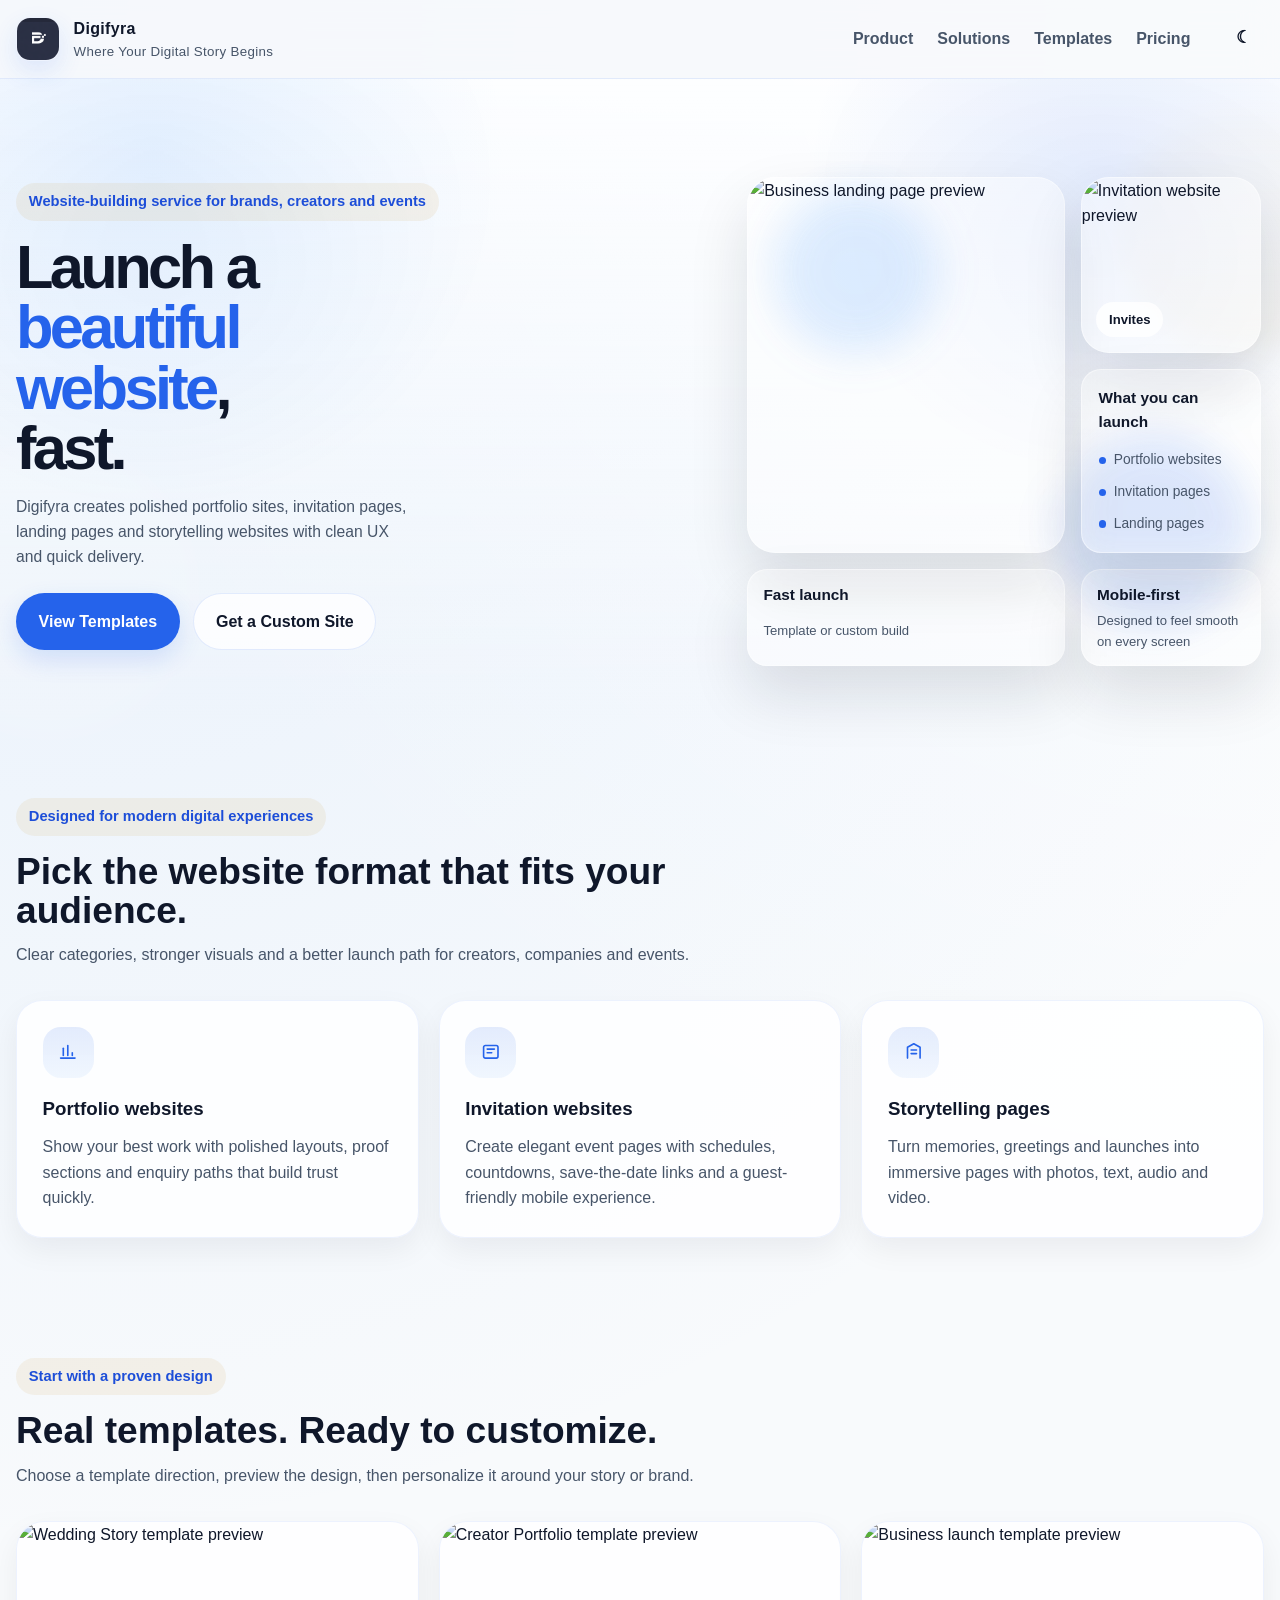
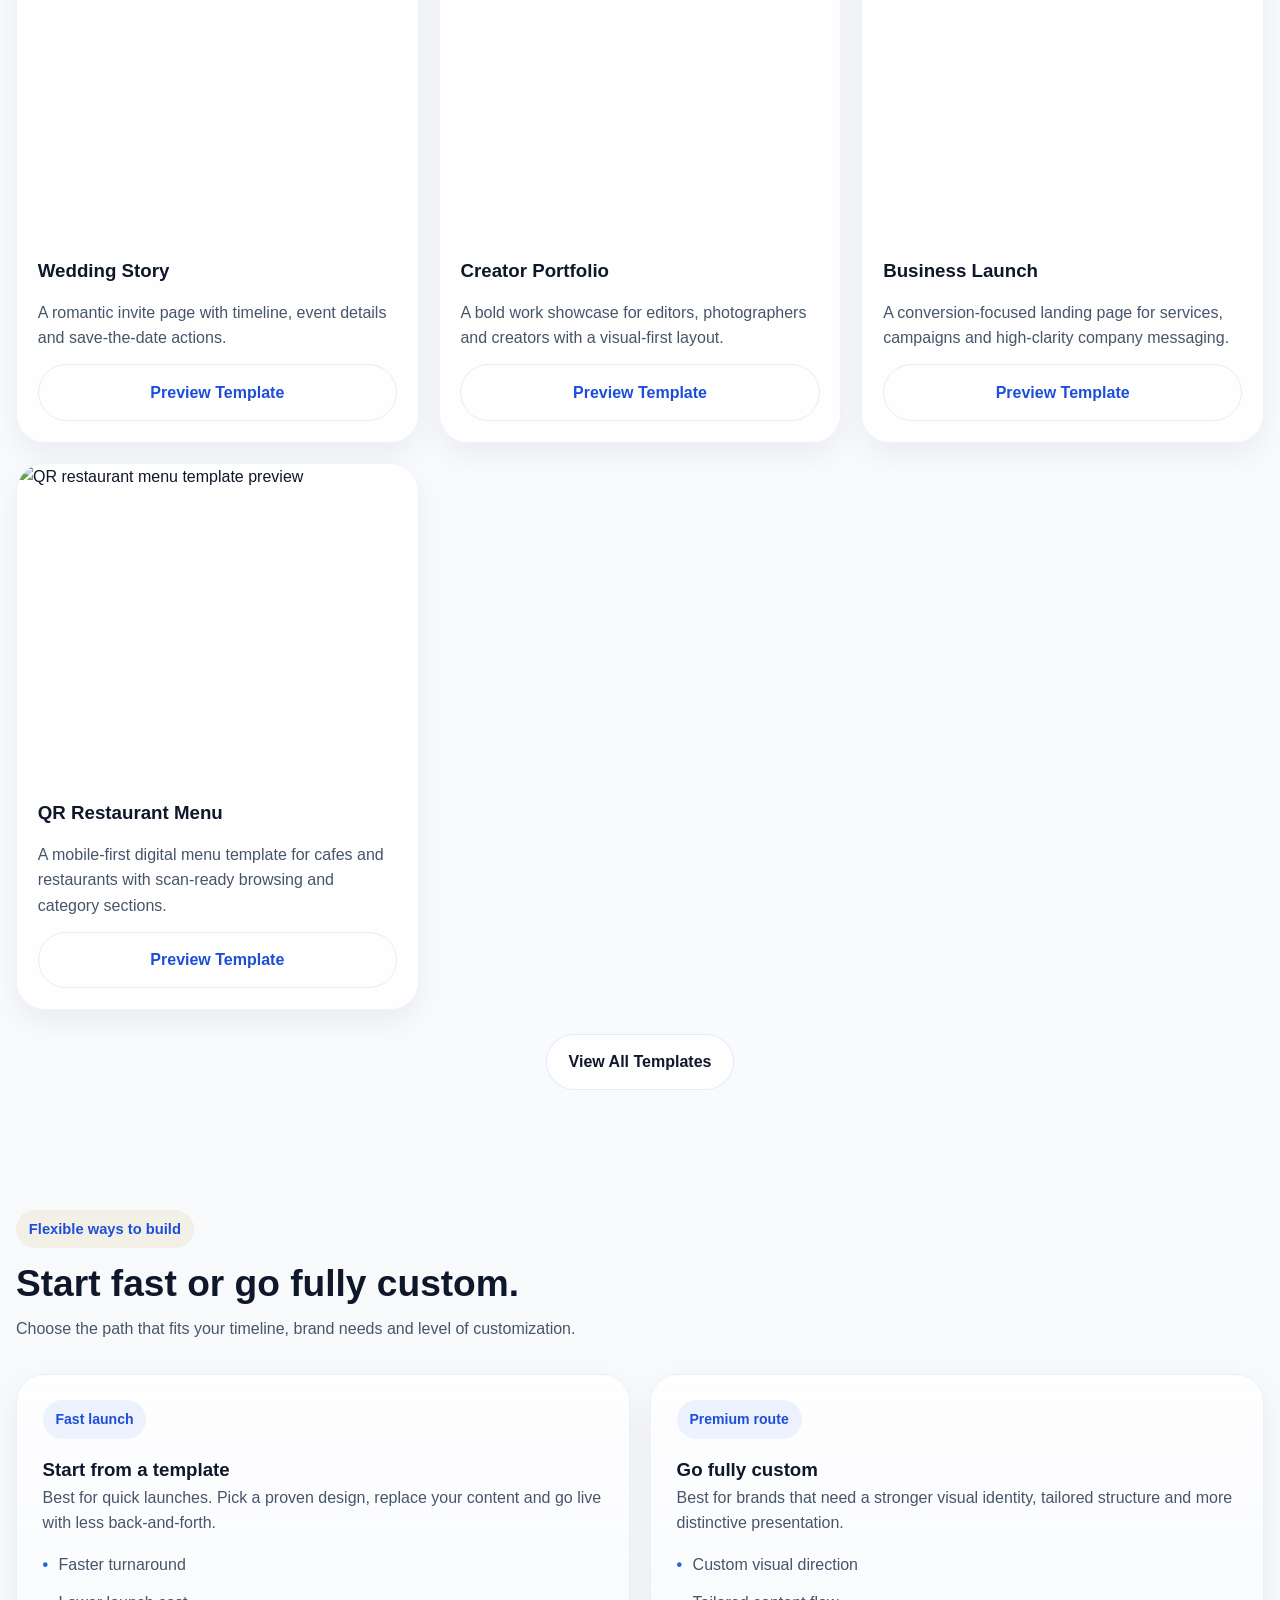
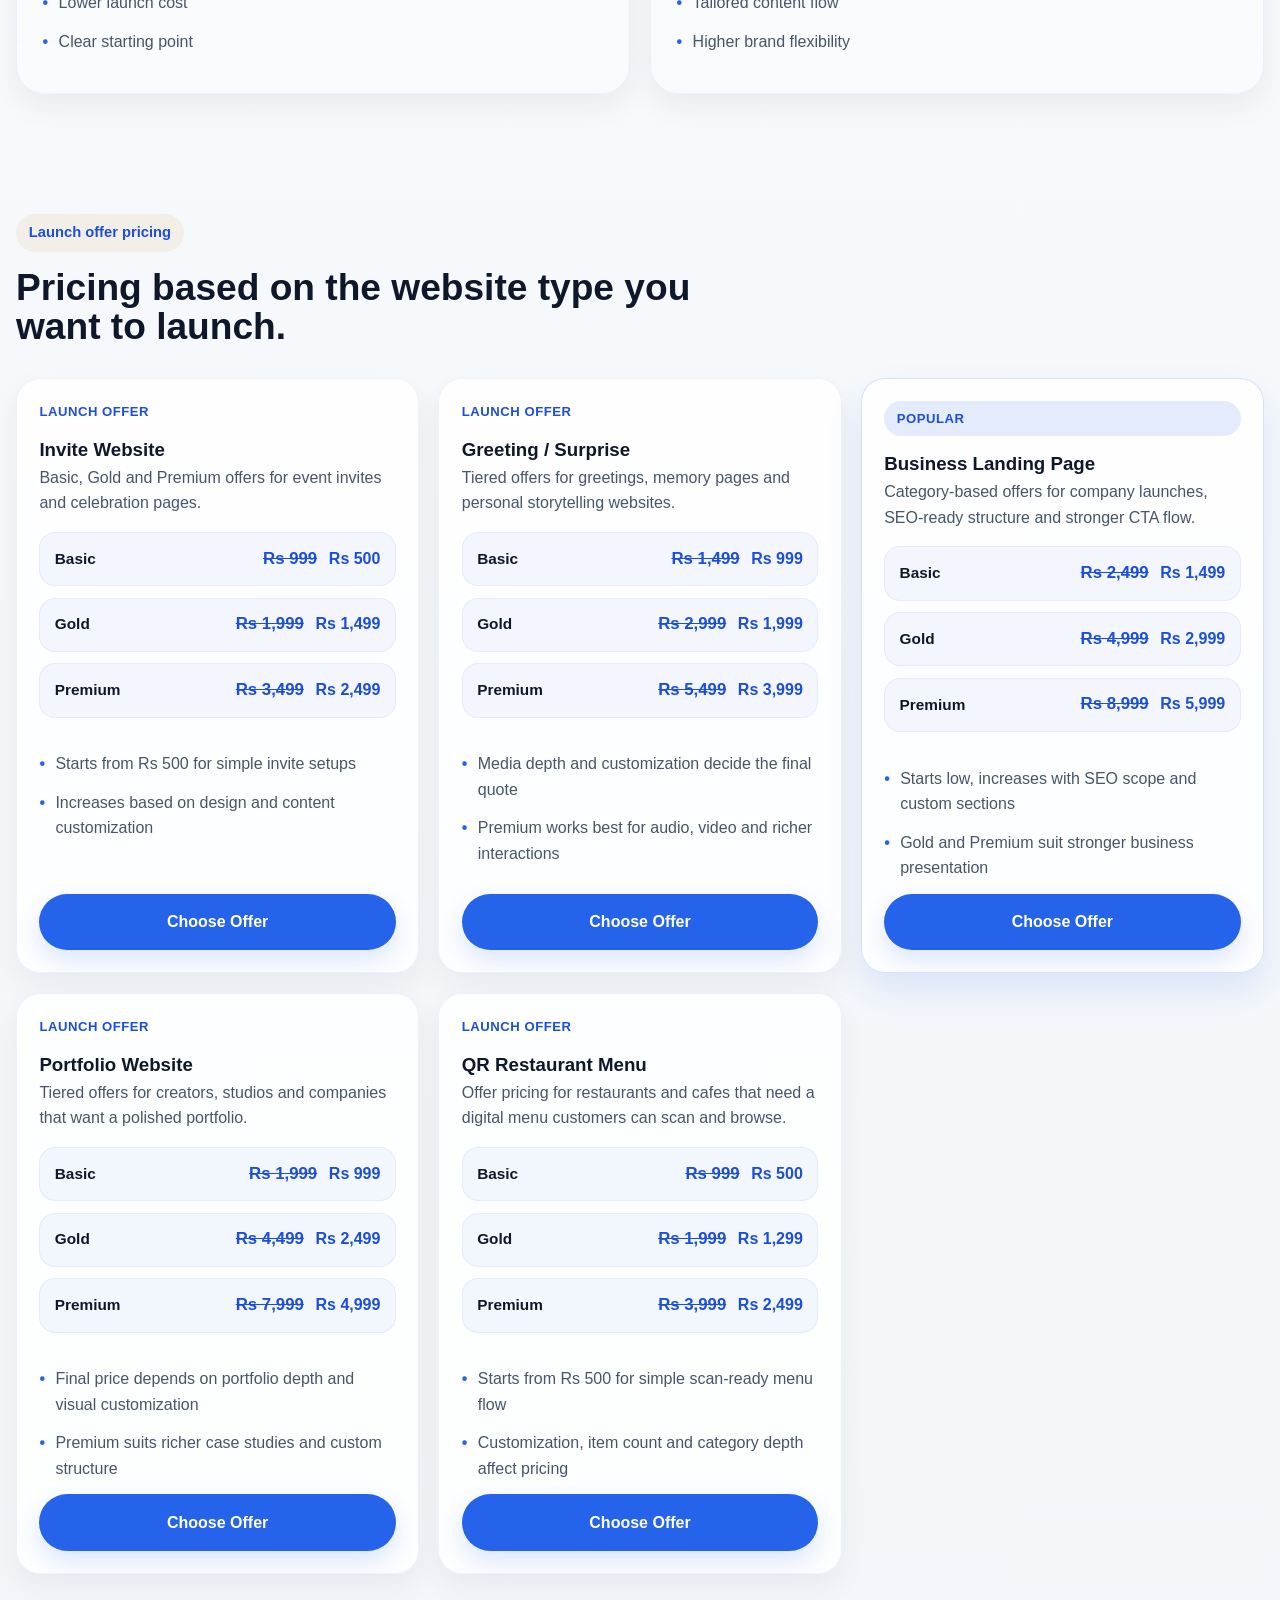
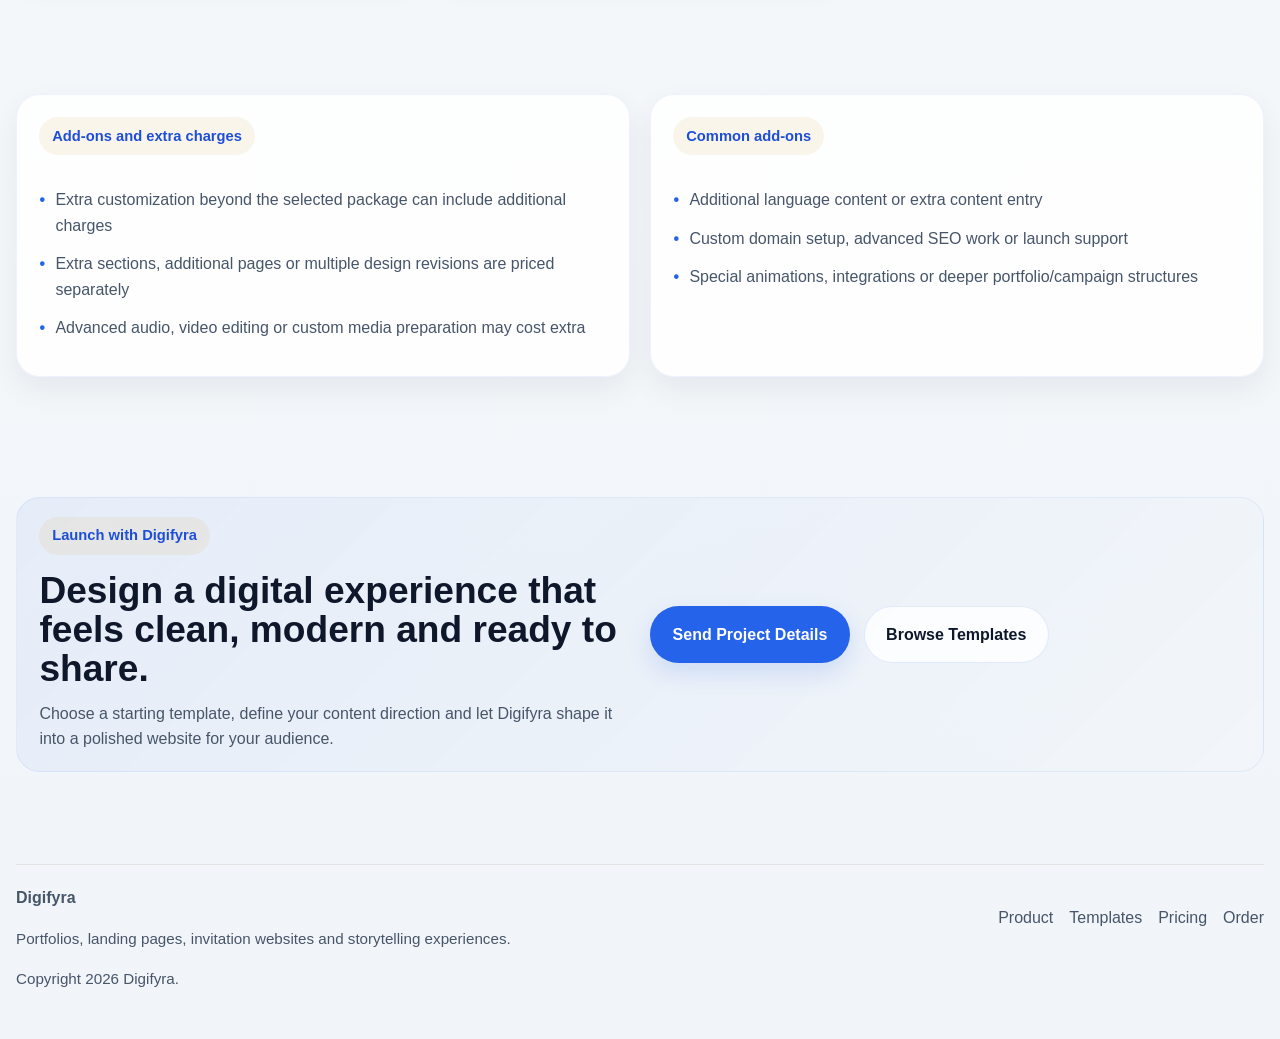
==== index.html @ 2d265fbf "initial setup" ====
<!DOCTYPE html>
<html lang="en">
<head>
  <meta charset="UTF-8">
  <meta name="viewport" content="width=device-width, initial-scale=1">
  <title>Digifyra | Digital Experiences for Portfolios, Landing Pages and Storytelling Sites</title>
  <meta name="description" content="Digifyra helps teams and creators launch polished digital experiences including portfolios, landing pages, invitations and storytelling websites.">
  <meta name="keywords" content="digital experience platform, portfolio website, landing page design, invitation website, storytelling website, Digifyra">
  <meta name="robots" content="index, follow">
  <meta name="theme-color" content="#2563EB">
  <meta property="og:title" content="Digifyra | Digital Experiences for Modern Brands">
  <meta property="og:description" content="Modern websites for portfolios, landing pages, invitations and storytelling experiences.">
  <meta property="og:type" content="website">
  <meta property="og:image" content="https://images.unsplash.com/photo-1516321497487-e288fb19713f?auto=format&fit=crop&w=1200&q=80">
  <link rel="preconnect" href="https://fonts.googleapis.com">
  <link rel="preconnect" href="https://fonts.gstatic.com" crossorigin>
  <link href="https://fonts.googleapis.com/css2?family=Inter:wght@400;500;600;700;800&display=swap" rel="stylesheet">
  <link rel="stylesheet" href="style.css">
</head>
<body class="page-home">
  <div class="page-shell">
    <header class="site-header">
      <div class="container site-header__inner">
        <a class="brand" href="index.html" aria-label="Digifyra home">
          <img class="brand__mark" src="digifyra-mark.png" alt="Digifyra logo">
          <span>Digifyra<small>Where Your Digital Story Begins</small></span>
        </a>
        <button class="nav-toggle" type="button" aria-expanded="false" aria-label="Toggle navigation" data-nav-toggle>Menu</button>
        <nav class="site-nav" data-nav>
          <a href="#product">Product</a>
          <a href="#solutions">Solutions</a>
          <a href="#templates">Templates</a>
          <a href="#pricing">Pricing</a>
        </nav>
      </div>
    </header>

    <main>
      <section class="saas-hero-v2">
        <div class="container saas-hero-v2__grid">
          <div class="saas-hero-v2__copy reveal">
            <div class="eyebrow">Website-building service for brands, creators and events</div>
            <h1 class="saas-hero-v2__title">Launch a <span>beautiful website</span>, fast.</h1>
            <p class="saas-hero-v2__lead">Digifyra creates polished portfolio sites, invitation pages, landing pages and storytelling websites with clean UX and quick delivery.</p>
            <div class="hero-actions">
              <a class="btn" href="templates.html">View Templates</a>
              <a class="btn-secondary" href="order.html">Get a Custom Site</a>
            </div>
          </div>

          <div class="saas-hero-v2__visual reveal">
            <div class="saas-glass-stage">
              <div class="saas-glass-orb saas-glass-orb--one"></div>
              <div class="saas-glass-orb saas-glass-orb--two"></div>

              <article class="saas-glass-card saas-glass-card--main">
                <img src="https://images.unsplash.com/photo-1516321497487-e288fb19713f?auto=format&fit=crop&w=1200&q=80" alt="Business landing page preview">
              </article>

              <article class="saas-glass-card saas-glass-card--top">
                <img src="https://images.unsplash.com/photo-1520854221256-17451cc331bf?auto=format&fit=crop&w=900&q=80" alt="Invitation website preview">
                <div class="saas-glass-chip">Invites</div>
              </article>

              <div class="saas-glass-note saas-glass-note--left">
                <strong>Fast launch</strong>
                <span>Template or custom build</span>
              </div>

              <div class="saas-glass-note saas-glass-note--right">
                <strong>Mobile-first</strong>
                <span>Designed to feel smooth on every screen</span>
              </div>

              <div class="saas-glass-note saas-glass-note--panel">
                <strong>What you can launch</strong>
                <ul class="saas-glass-list">
                  <li>Portfolio websites</li>
                  <li>Invitation pages</li>
                  <li>Landing pages</li>
                </ul>
              </div>
            </div>
          </div>
        </div>
      </section>

      <section id="product" class="section saas-section">
        <div class="container">
          <div class="section-heading reveal">
            <div class="eyebrow">Designed for modern digital experiences</div>
            <h2>Pick the website format that fits your audience.</h2>
            <p>Clear categories, stronger visuals and a better launch path for creators, companies and events.</p>
          </div>
          <div class="saas-feature-grid-v2">
            <article class="feature-tile reveal">
              <div class="feature-tile__icon" aria-hidden="true">
                <svg viewBox="0 0 24 24" fill="none" stroke="currentColor" stroke-width="1.8" stroke-linecap="round" stroke-linejoin="round">
                  <path d="M4 19h16"></path>
                  <path d="M7 16V8"></path>
                  <path d="M12 16V5"></path>
                  <path d="M17 16v-3"></path>
                </svg>
              </div>
              <h3>Portfolio websites</h3>
              <p>Show your best work with polished layouts, proof sections and enquiry paths that build trust quickly.</p>
            </article>
            <article class="feature-tile reveal">
              <div class="feature-tile__icon" aria-hidden="true">
                <svg viewBox="0 0 24 24" fill="none" stroke="currentColor" stroke-width="1.8" stroke-linecap="round" stroke-linejoin="round">
                  <rect x="4" y="5" width="16" height="14" rx="2"></rect>
                  <path d="M8 9h8"></path>
                  <path d="M8 13h5"></path>
                </svg>
              </div>
              <h3>Invitation websites</h3>
              <p>Create elegant event pages with schedules, countdowns, save-the-date links and a guest-friendly mobile experience.</p>
            </article>
            <article class="feature-tile reveal">
              <div class="feature-tile__icon" aria-hidden="true">
                <svg viewBox="0 0 24 24" fill="none" stroke="currentColor" stroke-width="1.8" stroke-linecap="round" stroke-linejoin="round">
                  <path d="M5 19V7l7-4 7 4v12"></path>
                  <path d="M9 10h6"></path>
                  <path d="M9 14h6"></path>
                </svg>
              </div>
              <h3>Storytelling pages</h3>
              <p>Turn memories, greetings and launches into immersive pages with photos, text, audio and video.</p>
            </article>
          </div>
        </div>
      </section>

      <section id="templates" class="section saas-section">
        <div class="container">
          <div class="section-heading reveal">
            <div class="eyebrow">Start with a proven design</div>
            <h2>Real templates. Ready to customize.</h2>
            <p>Choose a template direction, preview the design, then personalize it around your story or brand.</p>
          </div>
          <div class="template-preview-grid">
            <article class="template-preview-card reveal">
              <div class="template-preview-card__media">
                <img src="https://images.unsplash.com/photo-1520854221256-17451cc331bf?auto=format&fit=crop&w=900&q=80" alt="Wedding Story template preview">
              </div>
              <div class="template-preview-card__body">
                <h3>Wedding Story</h3>
                <p>A romantic invite page with timeline, event details and save-the-date actions.</p>
                <a class="btn-ghost" href="wedding.html">Preview Template</a>
              </div>
            </article>
            <article class="template-preview-card reveal">
              <div class="template-preview-card__media">
                <img src="https://images.unsplash.com/photo-1492691527719-9d1e07e534b4?auto=format&fit=crop&w=900&q=80" alt="Creator Portfolio template preview">
              </div>
              <div class="template-preview-card__body">
                <h3>Creator Portfolio</h3>
                <p>A bold work showcase for editors, photographers and creators with a visual-first layout.</p>
                <a class="btn-ghost" href="creator-portfolio.html">Preview Template</a>
              </div>
            </article>
            <article class="template-preview-card reveal">
              <div class="template-preview-card__media">
                <img src="https://images.unsplash.com/photo-1516321497487-e288fb19713f?auto=format&fit=crop&w=900&q=80" alt="Business launch template preview">
              </div>
              <div class="template-preview-card__body">
                <h3>Business Launch</h3>
                <p>A conversion-focused landing page for services, campaigns and high-clarity company messaging.</p>
                <a class="btn-ghost" href="services.html">Preview Template</a>
              </div>
            </article>
            <article class="template-preview-card reveal">
              <div class="template-preview-card__media">
                <img src="https://images.unsplash.com/photo-1552566626-52f8b828add9?auto=format&fit=crop&w=900&q=80" alt="QR restaurant menu template preview">
              </div>
              <div class="template-preview-card__body">
                <h3>QR Restaurant Menu</h3>
                <p>A mobile-first digital menu template for cafes and restaurants with scan-ready browsing and category sections.</p>
                <a class="btn-ghost" href="restaurant-menu.html">Preview Template</a>
              </div>
            </article>
          </div>
          <div class="center reveal" style="margin-top:1.5rem;">
            <a class="btn-secondary" href="templates.html">View All Templates</a>
          </div>
        </div>
      </section>

      <section id="solutions" class="section saas-section">
        <div class="container">
          <div class="section-heading reveal">
            <div class="eyebrow">Flexible ways to build</div>
            <h2>Start fast or go fully custom.</h2>
            <p>Choose the path that fits your timeline, brand needs and level of customization.</p>
          </div>
          <div class="build-options-grid">
            <article class="build-option-card reveal">
              <div class="build-option-card__badge">Fast launch</div>
              <h3>Start from a template</h3>
              <p>Best for quick launches. Pick a proven design, replace your content and go live with less back-and-forth.</p>
              <ul class="feature-list">
                <li>Faster turnaround</li>
                <li>Lower launch cost</li>
                <li>Clear starting point</li>
              </ul>
            </article>
            <article class="build-option-card reveal">
              <div class="build-option-card__badge">Premium route</div>
              <h3>Go fully custom</h3>
              <p>Best for brands that need a stronger visual identity, tailored structure and more distinctive presentation.</p>
              <ul class="feature-list">
                <li>Custom visual direction</li>
                <li>Tailored content flow</li>
                <li>Higher brand flexibility</li>
              </ul>
            </article>
          </div>
        </div>
      </section>

      <section id="pricing" class="section saas-section">
        <div class="container">
          <div class="section-heading reveal">
            <div class="eyebrow">Launch offer pricing</div>
            <h2>Pricing based on the website type you want to launch.</h2>
          </div>
          <div class="card-grid pricing-grid-offer">
            <article class="price-card reveal">
              <div class="offer-kicker">Launch offer</div>
              <h3>Invite Website</h3>
              <p class="section-copy">Basic, Gold and Premium offers for event invites and celebration pages.</p>
              <div class="price-tier-list">
                <div class="price-tier-row"><strong>Basic</strong><span><span class="price__old">Rs 999</span> Rs 500</span></div>
                <div class="price-tier-row"><strong>Gold</strong><span><span class="price__old">Rs 1,999</span> Rs 1,499</span></div>
                <div class="price-tier-row"><strong>Premium</strong><span><span class="price__old">Rs 3,499</span> Rs 2,499</span></div>
              </div>
              <ul class="feature-list">
                <li>Starts from Rs 500 for simple invite setups</li>
                <li>Increases based on design and content customization</li>
              </ul>
              <a class="btn" href="order.html?category=Wedding%20Website&plan=Premium">Choose Offer</a>
            </article>
            <article class="price-card reveal">
              <div class="offer-kicker">Launch offer</div>
              <h3>Greeting / Surprise</h3>
              <p class="section-copy">Tiered offers for greetings, memory pages and personal storytelling websites.</p>
              <div class="price-tier-list">
                <div class="price-tier-row"><strong>Basic</strong><span><span class="price__old">Rs 1,499</span> Rs 999</span></div>
                <div class="price-tier-row"><strong>Gold</strong><span><span class="price__old">Rs 2,999</span> Rs 1,999</span></div>
                <div class="price-tier-row"><strong>Premium</strong><span><span class="price__old">Rs 5,499</span> Rs 3,999</span></div>
              </div>
              <ul class="feature-list">
                <li>Media depth and customization decide the final quote</li>
                <li>Premium works best for audio, video and richer interactions</li>
              </ul>
              <a class="btn" href="order.html?category=Love%20Story%20Surprise%20Page&plan=Premium">Choose Offer</a>
            </article>
            <article class="price-card price-card--featured reveal">
              <div class="offer-kicker offer-kicker--popular">Popular</div>
              <h3>Business Landing Page</h3>
              <p class="section-copy">Category-based offers for company launches, SEO-ready structure and stronger CTA flow.</p>
              <div class="price-tier-list">
                <div class="price-tier-row"><strong>Basic</strong><span><span class="price__old">Rs 2,499</span> Rs 1,499</span></div>
                <div class="price-tier-row"><strong>Gold</strong><span><span class="price__old">Rs 4,999</span> Rs 2,999</span></div>
                <div class="price-tier-row"><strong>Premium</strong><span><span class="price__old">Rs 8,999</span> Rs 5,999</span></div>
              </div>
              <ul class="feature-list">
                <li>Starts low, increases with SEO scope and custom sections</li>
                <li>Gold and Premium suit stronger business presentation</li>
              </ul>
              <a class="btn" href="order.html?category=Landing%20Page%20for%20Company&plan=Premium">Choose Offer</a>
            </article>
            <article class="price-card reveal">
              <div class="offer-kicker">Launch offer</div>
              <h3>Portfolio Website</h3>
              <p class="section-copy">Tiered offers for creators, studios and companies that want a polished portfolio.</p>
              <div class="price-tier-list">
                <div class="price-tier-row"><strong>Basic</strong><span><span class="price__old">Rs 1,999</span> Rs 999</span></div>
                <div class="price-tier-row"><strong>Gold</strong><span><span class="price__old">Rs 4,499</span> Rs 2,499</span></div>
                <div class="price-tier-row"><strong>Premium</strong><span><span class="price__old">Rs 7,999</span> Rs 4,999</span></div>
              </div>
              <ul class="feature-list">
                <li>Final price depends on portfolio depth and visual customization</li>
                <li>Premium suits richer case studies and custom structure</li>
              </ul>
              <a class="btn" href="order.html?category=Portfolio%20Website&plan=Premium">Choose Offer</a>
            </article>
            <article class="price-card reveal">
              <div class="offer-kicker">Launch offer</div>
              <h3>QR Restaurant Menu</h3>
              <p class="section-copy">Offer pricing for restaurants and cafes that need a digital menu customers can scan and browse.</p>
              <div class="price-tier-list">
                <div class="price-tier-row"><strong>Basic</strong><span><span class="price__old">Rs 999</span> Rs 500</span></div>
                <div class="price-tier-row"><strong>Gold</strong><span><span class="price__old">Rs 1,999</span> Rs 1,299</span></div>
                <div class="price-tier-row"><strong>Premium</strong><span><span class="price__old">Rs 3,999</span> Rs 2,499</span></div>
              </div>
              <ul class="feature-list">
                <li>Starts from Rs 500 for simple scan-ready menu flow</li>
                <li>Customization, item count and category depth affect pricing</li>
              </ul>
              <a class="btn" href="order.html?category=QR%20Restaurant%20Menu&plan=Premium">Choose Offer</a>
            </article>
          </div>
        </div>
      </section>

      <section class="section saas-section">
        <div class="container split-layout">
          <article class="info-panel reveal">
            <div class="eyebrow">Add-ons and extra charges</div>
            <ul class="feature-list">
              <li>Extra customization beyond the selected package can include additional charges</li>
              <li>Extra sections, additional pages or multiple design revisions are priced separately</li>
              <li>Advanced audio, video editing or custom media preparation may cost extra</li>
            </ul>
          </article>
          <article class="info-panel reveal">
            <div class="eyebrow">Common add-ons</div>
            <ul class="feature-list">
              <li>Additional language content or extra content entry</li>
              <li>Custom domain setup, advanced SEO work or launch support</li>
              <li>Special animations, integrations or deeper portfolio/campaign structures</li>
            </ul>
          </article>
        </div>
      </section>

      <section class="section saas-section">
        <div class="container">
          <div class="cta-banner reveal">
            <div class="split-layout">
              <div>
                <div class="eyebrow">Launch with Digifyra</div>
                <h2 class="section-title">Design a digital experience that feels clean, modern and ready to share.</h2>
                <p class="section-copy">Choose a starting template, define your content direction and let Digifyra shape it into a polished website for your audience.</p>
              </div>
              <div class="stack-actions" style="align-content:center; justify-content:flex-start;">
                <a class="btn" href="order.html">Send Project Details</a>
                <a class="btn-secondary" href="templates.html">Browse Templates</a>
              </div>
            </div>
          </div>
        </div>
      </section>
    </main>

    <footer class="site-footer">
      <div class="container footer-grid">
        <div>
          <strong>Digifyra</strong>
          <div class="seo-strip">Portfolios, landing pages, invitation websites and storytelling experiences.</div>
        </div>
        <div class="footer-links">
          <a href="#product">Product</a>
          <a href="templates.html">Templates</a>
          <a href="pricing.html">Pricing</a>
          <a href="order.html">Order</a>
        </div>
      </div>
      <div class="container seo-strip">Copyright <span data-current-year></span> Digifyra.</div>
    </footer>
  </div>
  <script src="script.js"></script>
</body>
</html>
---- style.css ----
:root {
  --bg: #f8fafc;
  --surface: rgba(255, 255, 255, 0.9);
  --surface-strong: #ffffff;
  --surface-dark: #0f172a;
  --text: #0f172a;
  --muted: #475569;
  --line: rgba(37, 99, 235, 0.12);
  --primary: #2563eb;
  --primary-strong: #1d4ed8;
  --secondary: #dbeafe;
  --accent: #60a5fa;
  --success: #1f9d73;
  --shadow: 0 12px 30px rgba(15, 23, 42, 0.06);
  --radius-lg: 24px;
  --radius-md: 18px;
  --radius-sm: 12px;
  --container: min(1280px, calc(100% - 2rem));
  --bg-gradient-1: rgba(96, 165, 250, 0.12);
  --bg-gradient-2: rgba(255, 255, 255, 0.8);
  --bg-gradient-3: #f8fafc;
  --bg-gradient-4: #f8fafc;
  --bg-gradient-5: #f1f5f9;
  --header-bg: rgba(248, 250, 252, 0.84);
  --glass-bg: rgba(255, 255, 255, 0.78);
  --control-bg: rgba(255, 255, 255, 0.78);
  --hero-preview-bg: linear-gradient(160deg, rgba(15, 23, 42, 0.98), rgba(30, 41, 59, 0.96));
  --hero-preview-border: rgba(37, 99, 235, 0.1);
  --hero-meta-bg: rgba(255, 255, 255, 0.14);
  --preview-frame-bg: linear-gradient(160deg, rgba(15, 23, 42, 0.98), rgba(30, 41, 59, 0.94));
}

body.theme-dark {
  --bg: #020617;
  --surface: rgba(15, 23, 42, 0.76);
  --surface-strong: #0f172a;
  --surface-dark: #020617;
  --text: #e2e8f0;
  --muted: #94a3b8;
  --line: rgba(96, 165, 250, 0.14);
  --shadow: 0 20px 60px rgba(2, 6, 23, 0.35);
  --bg-gradient-1: rgba(37, 99, 235, 0.14);
  --bg-gradient-2: rgba(255, 255, 255, 0.06);
  --bg-gradient-3: #020617;
  --bg-gradient-4: #020617;
  --bg-gradient-5: #0f172a;
  --header-bg: rgba(2, 6, 23, 0.82);
  --glass-bg: rgba(15, 23, 42, 0.88);
  --control-bg: rgba(255, 255, 255, 0.04);
  --hero-preview-bg: linear-gradient(160deg, rgba(2, 6, 23, 0.98), rgba(15, 23, 42, 0.94));
  --hero-preview-border: rgba(96, 165, 250, 0.1);
  --hero-meta-bg: rgba(255, 255, 255, 0.12);
  --preview-frame-bg: linear-gradient(160deg, rgba(2, 6, 23, 0.98), rgba(15, 23, 42, 0.94));
}

body.page-home {
  --primary: #2563eb;
  --primary-strong: #1d4ed8;
  --secondary: #dbeafe;
  --accent: #60a5fa;
}

* {
  box-sizing: border-box;
}

html {
  scroll-behavior: smooth;
}

body {
  margin: 0;
  font-family: "Plus Jakarta Sans", sans-serif;
  color: var(--text);
  background:
    radial-gradient(circle at top left, var(--bg-gradient-1), transparent 26%),
    radial-gradient(circle at top right, var(--bg-gradient-2), transparent 22%),
    linear-gradient(180deg, var(--bg-gradient-3) 0%, var(--bg-gradient-4) 45%, var(--bg-gradient-5) 100%);
  line-height: 1.6;
}

img {
  display: block;
  max-width: 100%;
}

a {
  color: inherit;
  text-decoration: none;
}

button,
input,
select,
textarea {
  font: inherit;
}

button {
  cursor: pointer;
}

.page-shell {
  position: relative;
  overflow-x: clip;
}

.page-shell::before,
.page-shell::after {
  content: "";
  position: fixed;
  inset: auto;
  z-index: -1;
  border-radius: 999px;
  filter: blur(14px);
}

.page-shell::before {
  width: 240px;
  height: 240px;
  top: 7rem;
  right: -80px;
  background: rgba(212, 175, 90, 0.16);
}

.page-shell::after {
  width: 300px;
  height: 300px;
  bottom: 10rem;
  left: -100px;
  background: rgba(255, 255, 255, 0.12);
}

.container {
  width: var(--container);
  margin: 0 auto;
}

.site-header {
  position: sticky;
  top: 0;
  z-index: 20;
  backdrop-filter: blur(18px);
  background: var(--header-bg);
  border-bottom: 1px solid var(--hero-preview-border);
}

.site-header__inner {
  display: flex;
  align-items: center;
  justify-content: space-between;
  gap: 1rem;
  min-height: 78px;
}

.brand {
  display: inline-flex;
  align-items: center;
  gap: 0.85rem;
  order: 1;
  min-width: 0;
  font-weight: 700;
  letter-spacing: 0.02em;
}

.brand > span {
  min-width: 0;
}

.brand__mark {
  display: block;
  width: 2.75rem;
  height: 2.75rem;
  border-radius: 14px;
  object-fit: cover;
  box-shadow: 0 10px 24px rgba(37, 99, 235, 0.12);
  background: #ffffff;
  border: 1px solid rgba(37, 99, 235, 0.08);
}

.brand small {
  display: block;
  color: var(--muted);
  font-weight: 500;
}

.nav-toggle {
  display: none;
  position: relative;
  min-width: 3rem;
  height: 3rem;
  padding: 0 0.9rem;
  border: 0;
  border-radius: 0;
  color: var(--text);
  background: transparent;
  line-height: 1;
  font-weight: 700;
  transition: transform 180ms ease, border-color 180ms ease, background 180ms ease;
}

.theme-toggle {
  order: 3;
  margin-left: 1rem;
  display: inline-grid;
  place-items: center;
  width: 2.6rem;
  min-width: 2.6rem;
  height: 2.6rem;
  padding: 0;
  border: 0;
  border-radius: 0;
  color: var(--text);
  background: transparent;
  font-size: 0;
  line-height: 1;
  font-weight: 700;
  transition: transform 180ms ease, border-color 180ms ease, background 180ms ease;
}

.theme-toggle::before {
  content: "\263E";
  display: block;
  font-size: 1.05rem;
  line-height: 1;
  transform: translateY(-1px);
}

body.theme-dark .theme-toggle::before {
  content: "\2600";
}

.site-nav {
  display: flex;
  order: 2;
  margin-left: auto;
  align-items: center;
  gap: 1.5rem;
}

.site-nav a {
  color: var(--muted);
  font-weight: 600;
}

.site-nav a:hover,
.site-nav a:focus-visible,
.site-nav a.is-active {
  color: var(--text);
}

.nav-cta {
  margin-left: 0.35rem;
}

.btn,
.btn-secondary,
.btn-ghost {
  display: inline-flex;
  align-items: center;
  justify-content: center;
  gap: 0.55rem;
  min-height: 3rem;
  padding: 0.9rem 1.35rem;
  border-radius: 999px;
  border: 1px solid transparent;
  font-weight: 700;
  transition: transform 180ms ease, box-shadow 180ms ease, background 180ms ease, border-color 180ms ease;
}

.btn {
  color: #ffffff;
  background: var(--primary);
  box-shadow: 0 10px 24px rgba(37, 99, 235, 0.16);
}

.btn:hover,
.btn:focus-visible,
.btn-secondary:hover,
.btn-secondary:focus-visible,
.btn-ghost:hover,
.btn-ghost:focus-visible {
  transform: translateY(-2px);
}

.btn-secondary {
  color: var(--text);
  background: var(--control-bg);
  border-color: var(--line);
}

.btn-ghost {
  color: var(--primary-strong);
  background: transparent;
  border-color: var(--line);
}

.hero {
  padding: 0;
  min-height: calc(100vh - 78px);
  display: grid;
  align-items: stretch;
}

.hero-panel {
  display: grid;
  grid-template-columns: 1.1fr 0.9fr;
  gap: 0;
  align-items: center;
  min-height: calc(100vh - 78px);
  width: min(100%, 100vw);
  max-width: none;
  padding: 0;
  border-radius: 0;
  background: transparent;
  border: 0;
  box-shadow: none;
}

.hero-panel > *:first-child {
  padding: 4rem clamp(1rem, 4vw, 5rem);
}

.hero-panel > *:last-child {
  min-height: calc(100vh - 78px);
}

.eyebrow {
  display: inline-flex;
  align-items: center;
  gap: 0.5rem;
  margin-bottom: 1rem;
  padding: 0.45rem 0.8rem;
  border-radius: 999px;
  background: rgba(212, 175, 90, 0.12);
  color: var(--primary-strong);
  font-size: 0.92rem;
  font-weight: 700;
}

.display {
  margin: 0 0 1rem;
  font-family: "Plus Jakarta Sans", sans-serif;
  font-size: clamp(2.45rem, 4.6vw, 4.8rem);
  line-height: 1;
  letter-spacing: -0.03em;
}

.display span {
  color: var(--primary);
}

.lead {
  margin: 0 0 1.4rem;
  font-size: 0.98rem;
  color: var(--muted);
  max-width: 62ch;
}

.hero-actions,
.stack-actions {
  display: flex;
  flex-wrap: wrap;
  gap: 0.85rem;
}

.hero-stats,
.stats-grid,
.metrics-grid {
  display: grid;
  gap: 1rem;
}

.hero-stats {
  grid-template-columns: repeat(3, minmax(0, 1fr));
  margin-top: 1.3rem;
}

.stat-card,
.metric-card {
  padding: 1.1rem;
  border-radius: var(--radius-md);
  background: rgba(255, 255, 255, 0.04);
  border: 1px solid rgba(37, 99, 235, 0.08);
}

.stat-card strong,
.metric-card strong {
  display: block;
  font-size: 1.18rem;
}

.hero-visual {
  display: grid;
  grid-template-rows: 1fr auto;
  gap: 1rem;
  padding: 1.25rem;
}

.hero-preview {
  position: relative;
  overflow: hidden;
  border-radius: calc(var(--radius-lg) + 6px);
  min-height: calc(100vh - 78px);
  background: var(--hero-preview-bg);
  color: #fff;
  box-shadow: none;
  border-left: 1px solid var(--hero-preview-border);
}

.hero-preview img {
  position: absolute;
  inset: 0;
  width: 100%;
  height: 100%;
  object-fit: cover;
  opacity: 0.42;
}

.hero-preview__content {
  position: relative;
  display: flex;
  flex-direction: column;
  justify-content: space-between;
  min-height: calc(100vh - 78px);
  padding: 2rem clamp(1rem, 3vw, 3rem);
}

.hero-notes {
  display: grid;
  grid-template-columns: repeat(2, minmax(0, 1fr));
  gap: 1rem;
}

.floating-card {
  position: static;
  border-radius: var(--radius-md);
  background: var(--glass-bg);
  color: var(--text);
  padding: 1rem 1.1rem;
  box-shadow: var(--shadow);
  border: 1px solid var(--hero-preview-border);
}

.section {
  padding: 4rem 0;
}

.section-heading {
  max-width: 760px;
  margin-bottom: 2rem;
}

.section-heading h2,
.section-title {
  margin: 0 0 0.8rem;
  font-family: "Plus Jakarta Sans", sans-serif;
  font-size: clamp(1.85rem, 2.9vw, 2.8rem);
  line-height: 1.05;
}

.section-heading p,
.section-copy {
  margin: 0;
  color: var(--muted);
}

.grid-2,
.grid-3,
.grid-4,
.card-grid {
  display: grid;
  gap: 1.2rem;
  align-items: stretch;
}

.grid-2 {
  grid-template-columns: repeat(2, minmax(0, 1fr));
}

.grid-3,
.card-grid {
  grid-template-columns: repeat(3, minmax(0, 1fr));
}

.grid-4 {
  grid-template-columns: repeat(4, minmax(0, 1fr));
}

.feature-card,
.template-card,
.price-card,
.step-card,
.testimonial,
.story-card,
.detail-card,
.faq-item,
.gallery-card,
.contact-card,
.form-panel,
.info-panel,
.timeline-item,
.checklist,
.service-card,
.showcase-card {
  position: relative;
  overflow: hidden;
  border-radius: var(--radius-lg);
  background: var(--surface);
  border: 1px solid rgba(37, 99, 235, 0.08);
  box-shadow: var(--shadow);
}

.feature-card,
.template-card,
.price-card,
.step-card,
.testimonial,
.story-card,
.detail-card,
.faq-item,
.gallery-card,
.contact-card,
.form-panel,
.info-panel,
.timeline-item,
.service-card,
.showcase-card {
  padding: 1.4rem;
}

.template-card,
.price-card,
.service-card {
  display: flex;
  flex-direction: column;
  height: 100%;
}

.card-grid .template-card:nth-child(1) {
  background: linear-gradient(180deg, rgba(201, 125, 148, 0.14), var(--surface));
}

.card-grid .template-card:nth-child(2) {
  background: linear-gradient(180deg, rgba(223, 140, 90, 0.14), var(--surface));
}

.card-grid .template-card:nth-child(3) {
  background: linear-gradient(180deg, rgba(192, 106, 124, 0.14), var(--surface));
}

.card-grid .template-card:nth-child(4) {
  background: linear-gradient(180deg, rgba(94, 157, 144, 0.14), var(--surface));
}

.card-grid .template-card:nth-child(5) {
  background: linear-gradient(180deg, rgba(190, 122, 150, 0.14), var(--surface));
}

.card-grid .template-card:nth-child(6) {
  background: linear-gradient(180deg, rgba(104, 138, 176, 0.14), var(--surface));
}

.card-grid .template-card:nth-child(7) {
  background: linear-gradient(180deg, rgba(114, 164, 145, 0.14), var(--surface));
}

.card-grid .template-card:nth-child(8) {
  background: linear-gradient(180deg, rgba(168, 139, 92, 0.14), var(--surface));
}

.service-card__icon,
.feature-card__icon,
.template-card__icon,
.step-card__icon {
  display: inline-grid;
  place-items: center;
  width: 3rem;
  height: 3rem;
  margin-bottom: 1rem;
  border-radius: 14px;
  background: rgba(37, 99, 235, 0.08);
  font-size: 1.2rem;
}

.tag-row,
.pill-row {
  display: flex;
  flex-wrap: wrap;
  gap: 0.6rem;
}

.tag,
.pill {
  display: inline-flex;
  align-items: center;
  gap: 0.45rem;
  padding: 0.45rem 0.75rem;
  border-radius: 999px;
  background: rgba(37, 99, 235, 0.06);
  color: var(--muted);
  font-size: 0.9rem;
  font-weight: 700;
}


.feature-list,
.check-list,
.plain-list {
  margin: 1rem 0 0;
  padding: 0;
  list-style: none;
}

.feature-list li,
.check-list li,
.plain-list li {
  display: flex;
  gap: 0.65rem;
  align-items: flex-start;
  margin-bottom: 0.8rem;
  color: var(--muted);
}

.feature-list li::before,
.check-list li::before {
  content: "•";
  color: var(--primary);
  font-weight: 900;
}

.check-list li::before {
  content: "✓";
}

.split-layout,
.story-layout,
.contact-layout,
.showcase-layout,
.form-layout {
  display: grid;
  grid-template-columns: 1fr 1fr;
  gap: 1.25rem;
}

.showcase-layout {
  align-items: stretch;
}

.showcase-preview,
.story-panel {
  min-height: 100%;
}

.preview-frame {
  padding: 1.2rem;
  border-radius: calc(var(--radius-lg) + 6px);
  background: var(--preview-frame-bg);
  color: #fff;
}

.preview-frame__screen {
  border-radius: 24px;
  padding: 1.4rem;
  min-height: 420px;
  background:
    linear-gradient(180deg, rgba(255, 255, 255, 0.12), rgba(255, 255, 255, 0.04)),
    url("https://images.unsplash.com/photo-1519741497674-611481863552?auto=format&fit=crop&w=1400&q=80") center/cover;
}

.preview-frame__screen--birthday {
  background:
    linear-gradient(180deg, rgba(255, 255, 255, 0.12), rgba(255, 255, 255, 0.04)),
    url("https://images.unsplash.com/photo-1464349153735-7db50ed83c84?auto=format&fit=crop&w=1400&q=80") center/cover;
}

.preview-frame__screen--love {
  background:
    linear-gradient(180deg, rgba(255, 255, 255, 0.12), rgba(255, 255, 255, 0.04)),
    url("https://images.unsplash.com/photo-1516589178581-6cd7833ae3b2?auto=format&fit=crop&w=1400&q=80") center/cover;
}

.preview-frame__screen--corporate {
  background:
    linear-gradient(180deg, rgba(255, 255, 255, 0.1), rgba(255, 255, 255, 0.02)),
    url("https://images.unsplash.com/photo-1552664730-d307ca884978?auto=format&fit=crop&w=1400&q=80") center/cover;
}

.preview-shell {
  max-width: 380px;
  padding: 1rem;
  border-radius: 24px;
  background: rgba(24, 18, 15, 0.54);
  backdrop-filter: blur(12px);
}

.timeline {
  position: relative;
  display: grid;
  gap: 1rem;
}

.timeline::before {
  content: "";
  position: absolute;
  top: 0;
  bottom: 0;
  left: 1.3rem;
  width: 2px;
  background: linear-gradient(180deg, rgba(37, 99, 235, 0.08), rgba(37, 99, 235, 0.48), rgba(96, 165, 250, 0.2));
}

.timeline-item {
  display: grid;
  grid-template-columns: 3rem 1fr;
  gap: 1rem;
  align-items: start;
}

.timeline-item__dot {
  position: relative;
  z-index: 1;
  display: grid;
  place-items: center;
  width: 2.6rem;
  height: 2.6rem;
  border-radius: 999px;
  background: linear-gradient(135deg, var(--primary), var(--secondary));
  color: #fff;
  box-shadow: 0 10px 22px rgba(37, 99, 235, 0.18);
}

.countdown {
  display: grid;
  grid-template-columns: repeat(4, minmax(0, 1fr));
  gap: 0.8rem;
  margin-top: 1.6rem;
}

.countdown__item {
  padding: 1rem 0.8rem;
  text-align: center;
  border-radius: var(--radius-md);
  background: var(--glass-bg);
  border: 1px solid rgba(37, 99, 235, 0.12);
}

.countdown__value {
  display: block;
  font-size: 1.8rem;
  font-weight: 800;
}

.media-grid,
.gallery-grid {
  display: grid;
  grid-template-columns: repeat(3, minmax(0, 1fr));
  gap: 1rem;
}

.gallery-card img,
.media-grid img {
  width: 100%;
  height: 100%;
  min-height: 240px;
  object-fit: cover;
  border-radius: calc(var(--radius-md) + 2px);
}

.quote-block {
  padding: 2rem;
  border-radius: calc(var(--radius-lg) + 8px);
  background: linear-gradient(145deg, rgba(37, 99, 235, 0.06), rgba(255, 255, 255, 0.04));
  border: 1px solid rgba(37, 99, 235, 0.08);
  font-family: "Plus Jakarta Sans", sans-serif;
  font-size: clamp(1.8rem, 3vw, 2.8rem);
  line-height: 1.1;
}

.notice-bar,
.cta-banner {
  padding: 1.2rem 1.4rem;
  border-radius: var(--radius-lg);
  background: linear-gradient(135deg, rgba(37, 99, 235, 0.06), rgba(255, 255, 255, 0.02));
  border: 1px solid rgba(37, 99, 235, 0.08);
}

.price-card--featured {
  background: linear-gradient(180deg, rgba(37, 99, 235, 0.08), rgba(255, 255, 255, 0.04));
  border-color: rgba(37, 99, 235, 0.18);
  box-shadow: 0 18px 36px rgba(37, 99, 235, 0.12);
  transform: translateY(-6px);
}

.price-card--featured .eyebrow {
  background: rgba(37, 99, 235, 0.12);
  color: var(--primary-strong);
}

.price-card--featured::after {
  content: "";
  position: absolute;
  inset: 0;
  background: linear-gradient(120deg, transparent 0%, rgba(255, 255, 255, 0.22) 45%, transparent 70%);
  transform: translateX(-120%);
  animation: planShine 5s ease-in-out infinite;
  pointer-events: none;
}

.price {
  margin: 0.6rem 0 1rem;
  font-size: 2rem;
  font-weight: 800;
}

.price-card .feature-list {
  flex: 1;
}

.price-card .btn {
  margin-top: auto;
}

.price-tier-list {
  display: grid;
  gap: 0.7rem;
  margin: 1rem 0 1.1rem;
}

.price-tier-row {
  display: flex;
  justify-content: space-between;
  gap: 1rem;
  align-items: center;
  padding: 0.8rem 0.9rem;
  border-radius: 16px;
  background: rgba(37, 99, 235, 0.05);
  border: 1px solid rgba(37, 99, 235, 0.08);
}

.price-tier-row strong {
  font-size: 0.96rem;
}

.price-tier-row span {
  color: var(--primary-strong);
  font-weight: 700;
  text-align: right;
}

.price small {
  font-size: 1rem;
  color: var(--muted);
}

.faq-item summary {
  cursor: pointer;
  font-weight: 700;
  list-style: none;
}

.faq-item summary::-webkit-details-marker {
  display: none;
}

.faq-item p {
  margin-bottom: 0;
  color: var(--muted);
}

.form-panel form,
.form-stack {
  display: grid;
  gap: 1rem;
}

.field-grid {
  display: grid;
  grid-template-columns: 1fr 1fr;
  gap: 1rem;
}

label {
  display: grid;
  gap: 0.45rem;
  font-weight: 700;
}

input,
select,
textarea {
  width: 100%;
  padding: 0.95rem 1rem;
  border-radius: 16px;
  border: 1px solid rgba(37, 99, 235, 0.12);
  background: var(--surface);
  color: var(--text);
}

textarea {
  min-height: 150px;
  resize: vertical;
}

input:focus-visible,
select:focus-visible,
textarea:focus-visible,
.faq-item summary:focus-visible,
.btn:focus-visible,
.btn-secondary:focus-visible,
.btn-ghost:focus-visible,
.site-nav a:focus-visible,
.nav-toggle:focus-visible {
  outline: 3px solid rgba(37, 99, 235, 0.2);
  outline-offset: 2px;
}

.helper-text,
.fine-print {
  color: var(--muted);
  font-size: 0.94rem;
}

.honeypot {
  position: absolute;
  left: -9999px;
  opacity: 0;
  pointer-events: none;
}

.calendar-links,
.media-stack,
.game-grid {
  display: grid;
  gap: 1rem;
}

.media-stack iframe,
.media-stack audio {
  width: 100%;
  border-radius: var(--radius-md);
}

.game-card {
  padding: 1.3rem;
  border-radius: var(--radius-lg);
  background: var(--surface);
  border: 1px solid rgba(37, 99, 235, 0.08);
}

.quiz-options {
  display: grid;
  gap: 0.75rem;
  margin-top: 1rem;
}

.quiz-options button {
  text-align: left;
}

.sparkle-bg {
  position: relative;
}

.sparkle-bg::after {
  content: "";
  position: absolute;
  inset: 0;
  background-image:
    radial-gradient(circle, rgba(240, 216, 144, 0.28) 1px, transparent 1.6px),
    radial-gradient(circle, rgba(255, 255, 255, 0.2) 1px, transparent 1.7px);
  background-position: 0 0, 28px 38px;
  background-size: 90px 90px, 120px 120px;
  pointer-events: none;
  opacity: 0.26;
}

.reveal {
  opacity: 0;
  transform: translateY(20px);
  transition: opacity 600ms ease, transform 600ms ease;
}

.reveal.is-visible {
  opacity: 1;
  transform: translateY(0);
}

.site-footer {
  padding: 2rem 0 3rem;
  color: var(--muted);
}

.footer-grid {
  display: grid;
  grid-template-columns: 1.1fr 0.9fr;
  gap: 1rem;
  align-items: center;
  padding-top: 1.25rem;
  border-top: 1px solid rgba(77, 47, 26, 0.09);
}

.footer-links {
  display: flex;
  justify-content: flex-end;
  gap: 1rem;
  flex-wrap: wrap;
}

.seo-strip {
  margin-top: 1rem;
  color: var(--muted);
  font-size: 0.95rem;
}

.center {
  text-align: center;
}

.hero-preview__meta,
.mini-metrics {
  display: flex;
  gap: 0.75rem;
  flex-wrap: wrap;
}

.hero-preview__meta span,
.mini-metrics span {
  display: inline-flex;
  align-items: center;
  gap: 0.45rem;
  padding: 0.45rem 0.75rem;
  border-radius: 999px;
  background: var(--hero-meta-bg);
}

.site-section-divider {
  height: 1px;
  width: var(--container);
  margin: 0 auto;
  background: linear-gradient(90deg, transparent, rgba(37, 99, 235, 0.12), transparent);
}

.template-library {
  align-items: stretch;
}

.template-card--library {
  display: grid;
  gap: 1rem;
  align-content: start;
}

.template-card__body {
  display: grid;
  gap: 0.85rem;
  align-content: start;
  flex: 1;
}

.template-card__footer {
  margin-top: auto;
  padding-top: 0.2rem;
}

.template-card--library .tag-row {
  margin-top: 0;
}

.template-card--library .stack-actions {
  margin-top: auto;
}

.template-card--library .stack-actions a {
  flex: 1 1 10rem;
}

.template-card--library h3,
.price-card h3,
.service-card h3 {
  margin: 0;
}

.template-card--library p,
.price-card p,
.service-card p {
  margin: 0;
}

.saas-hero-v2 {
  position: relative;
  padding: 5.5rem 0 4.5rem;
}

.saas-hero-v2::before {
  content: "";
  position: absolute;
  inset: 0 0 auto;
  height: 640px;
  background:
    radial-gradient(circle at 12% 12%, rgba(96, 165, 250, 0.16), transparent 28%),
    radial-gradient(circle at 86% 16%, rgba(37, 99, 235, 0.12), transparent 24%),
    linear-gradient(180deg, rgba(255, 255, 255, 0.86), rgba(248, 250, 252, 0));
  pointer-events: none;
  z-index: -1;
}

.saas-hero-v2__grid {
  display: grid;
  grid-template-columns: minmax(0, 1fr) minmax(400px, 520px);
  gap: 1rem;
  align-items: center;
}

.saas-hero-v2__copy {
  max-width: 560px;
}

.saas-hero-v2__visual {
  width: min(100%, 520px);
  justify-self: end;
}

.saas-hero-v2__title {
  margin: 0 0 1rem;
  max-width: 7.8ch;
  font-size: clamp(2.5rem, 4.8vw, 3.95rem);
  line-height: 0.98;
  letter-spacing: -0.06em;
  font-weight: 800;
}

.saas-hero-v2__title span {
  color: var(--primary);
}

.saas-hero-v2__lead {
  max-width: 46ch;
  margin: 0 0 1.5rem;
  font-size: 0.98rem;
  color: var(--muted);
}

.saas-hero-v2__micro {
  margin: 1rem 0 0;
  color: var(--muted);
  font-size: 0.94rem;
  font-weight: 600;
}

.saas-glass-stage {
  position: relative;
  display: grid;
  grid-template-columns: minmax(0, 1.28fr) minmax(180px, 0.72fr);
  grid-template-rows: 176px 184px auto;
  gap: 1rem;
  min-height: 0;
  padding: 0.6rem 0.2rem 0;
}

.saas-glass-orb {
  position: absolute;
  border-radius: 999px;
  filter: blur(18px);
  pointer-events: none;
}

.saas-glass-orb--one {
  top: 1.5rem;
  left: 2rem;
  width: 160px;
  height: 160px;
  background: rgba(96, 165, 250, 0.2);
}

.saas-glass-orb--two {
  right: 1rem;
  bottom: 2.5rem;
  width: 190px;
  height: 190px;
  background: rgba(37, 99, 235, 0.14);
}

.saas-glass-card,
.saas-glass-note {
  position: relative;
  overflow: hidden;
  border: 1px solid rgba(255, 255, 255, 0.42);
  background: rgba(255, 255, 255, 0.42);
  box-shadow: 0 28px 60px rgba(15, 23, 42, 0.12);
  backdrop-filter: blur(18px);
  -webkit-backdrop-filter: blur(18px);
}

.saas-glass-card {
  border-radius: 28px;
  transition: transform 240ms ease, box-shadow 240ms ease, border-color 240ms ease;
}

.saas-glass-card:hover {
  transform: translateY(-6px);
  box-shadow: 0 34px 70px rgba(15, 23, 42, 0.16);
  border-color: rgba(255, 255, 255, 0.64);
}

.saas-glass-card img {
  width: 100%;
  height: 100%;
  display: block;
  object-fit: cover;
}

.saas-glass-card--main {
  grid-column: 1;
  grid-row: 1 / span 2;
  height: 100%;
  animation: brandFloat 8s ease-in-out infinite;
}

.saas-glass-card--top {
  grid-column: 2;
  grid-row: 1;
  height: 100%;
}

.saas-glass-card__meta {
  position: absolute;
  left: 1rem;
  right: 1rem;
  bottom: 1rem;
  display: grid;
  gap: 0.2rem;
  padding: 0.95rem 1rem;
  border-radius: 18px;
  background: rgba(255, 255, 255, 0.7);
  color: var(--text);
  backdrop-filter: blur(12px);
  -webkit-backdrop-filter: blur(12px);
}

.saas-glass-card__meta strong,
.saas-glass-note strong {
  font-size: 0.96rem;
  font-weight: 700;
}

.saas-glass-card__meta span,
.saas-glass-note span {
  color: var(--muted);
  font-size: 0.82rem;
}

.saas-glass-chip {
  position: absolute;
  left: 0.9rem;
  bottom: 0.9rem;
  padding: 0.45rem 0.8rem;
  border-radius: 999px;
  background: rgba(255, 255, 255, 0.72);
  color: var(--text);
  font-size: 0.82rem;
  font-weight: 700;
  backdrop-filter: blur(12px);
  -webkit-backdrop-filter: blur(12px);
}

.saas-glass-note {
  display: grid;
  gap: 0.15rem;
  padding: 0.82rem 0.95rem;
  border-radius: 20px;
}

.saas-glass-note--left {
  grid-column: 1;
  grid-row: 3;
  width: 100%;
}

.saas-glass-note--right {
  grid-column: 2;
  grid-row: 3;
  width: 100%;
}

.saas-glass-note--panel {
  grid-column: 2;
  grid-row: 2;
  width: 100%;
  gap: 0.7rem;
  padding: 1rem 1.05rem;
}

.saas-glass-list {
  margin: 0;
  padding: 0;
  list-style: none;
  display: grid;
  gap: 0.55rem;
}

.saas-glass-list li {
  display: flex;
  align-items: center;
  gap: 0.5rem;
  font-size: 0.86rem;
  color: var(--muted);
}

.saas-glass-list li::before {
  content: "";
  width: 0.45rem;
  height: 0.45rem;
  border-radius: 999px;
  background: var(--primary);
  flex: 0 0 auto;
}

.saas-feature-grid-v2 {
  display: grid;
  grid-template-columns: repeat(3, minmax(0, 1fr));
  gap: 1.25rem;
}

.feature-tile {
  padding: 1.6rem;
  border-radius: 26px;
  border: 1px solid rgba(37, 99, 235, 0.08);
  background: rgba(255, 255, 255, 0.82);
  box-shadow: var(--shadow);
  transition: transform 220ms ease, box-shadow 220ms ease, border-color 220ms ease;
}

.feature-tile:hover {
  transform: translateY(-5px);
  box-shadow: 0 24px 50px rgba(15, 23, 42, 0.1);
  border-color: rgba(37, 99, 235, 0.18);
}

.feature-tile__icon {
  display: inline-grid;
  place-items: center;
  width: 3.2rem;
  height: 3.2rem;
  margin-bottom: 1rem;
  border-radius: 18px;
  background: linear-gradient(180deg, rgba(37, 99, 235, 0.12), rgba(96, 165, 250, 0.08));
  color: var(--primary);
}

.feature-tile__icon svg {
  width: 1.35rem;
  height: 1.35rem;
}

.feature-tile h3 {
  margin: 0 0 0.65rem;
}

.feature-tile p {
  margin: 0;
  color: var(--muted);
}

.template-preview-grid {
  display: grid;
  grid-template-columns: repeat(3, minmax(0, 1fr));
  gap: 1.25rem;
}

.template-preview-card {
  overflow: hidden;
  border-radius: 28px;
  border: 1px solid rgba(37, 99, 235, 0.08);
  background: rgba(255, 255, 255, 0.82);
  box-shadow: var(--shadow);
  transition: transform 220ms ease, box-shadow 220ms ease, border-color 220ms ease;
}

.template-preview-card:hover {
  transform: translateY(-5px);
  box-shadow: 0 24px 50px rgba(15, 23, 42, 0.1);
  border-color: rgba(37, 99, 235, 0.18);
}

.template-preview-card__media {
  overflow: hidden;
  aspect-ratio: 1.15 / 0.9;
}

.template-preview-card__media img {
  width: 100%;
  height: 100%;
  object-fit: cover;
  transition: transform 280ms ease;
}

.template-preview-card:hover .template-preview-card__media img {
  transform: scale(1.05);
}

.template-preview-card__body {
  display: grid;
  gap: 0.85rem;
  padding: 1.3rem;
}

.template-preview-card__body h3,
.build-option-card h3 {
  margin: 0;
}

.template-preview-card__body p,
.build-option-card p {
  margin: 0;
  color: var(--muted);
}

.build-options-grid {
  display: grid;
  grid-template-columns: repeat(2, minmax(0, 1fr));
  gap: 1.25rem;
}

.build-option-card {
  padding: 1.6rem;
  border-radius: 28px;
  border: 1px solid rgba(37, 99, 235, 0.08);
  background: linear-gradient(180deg, rgba(255, 255, 255, 0.84), rgba(248, 250, 252, 0.8));
  box-shadow: var(--shadow);
  transition: transform 220ms ease, box-shadow 220ms ease, border-color 220ms ease;
}

.build-option-card:hover {
  transform: translateY(-5px);
  box-shadow: 0 24px 50px rgba(15, 23, 42, 0.1);
  border-color: rgba(37, 99, 235, 0.18);
}

.build-option-card__badge {
  display: inline-flex;
  margin-bottom: 1rem;
  padding: 0.5rem 0.8rem;
  border-radius: 999px;
  background: rgba(37, 99, 235, 0.08);
  color: var(--primary-strong);
  font-size: 0.88rem;
  font-weight: 700;
}

body.theme-dark .editorial-band__lead,
body.theme-dark .editorial-band__aside,
body.theme-dark .poster-panel,
body.theme-dark .mosaic-panel,
body.theme-dark .studio-panel,
body.theme-dark .strip-panel,
body.theme-dark .invitation-note,
body.theme-dark .poster-tile,
body.theme-dark .project-strip__content,
body.theme-dark .studio-list article {
  background: rgba(15, 23, 42, 0.82);
  border-color: rgba(96, 165, 250, 0.12);
}

body.theme-dark .mosaic-grid span {
  background: linear-gradient(135deg, rgba(96, 165, 250, 0.18), rgba(37, 99, 235, 0.08));
}

body.theme-dark .quote-block {
  background: linear-gradient(145deg, rgba(37, 99, 235, 0.12), rgba(15, 23, 42, 0.92));
  border-color: rgba(96, 165, 250, 0.12);
}

body.theme-dark .countdown__item,
body.theme-dark .game-card,
body.theme-dark .floating-card,
body.theme-dark .notice-bar,
body.theme-dark .cta-banner {
  border-color: rgba(96, 165, 250, 0.12);
}

body.theme-dark .hero-preview img {
  opacity: 0.34;
}

body.theme-dark .brand-stage__rail span,
body.theme-dark .showcase-band__intro,
body.theme-dark .showcase-band__card {
  background: rgba(15, 23, 42, 0.82);
  border-color: rgba(96, 165, 250, 0.12);
}

body.theme-dark .price-card--featured {
  background: linear-gradient(180deg, rgba(37, 99, 235, 0.22), rgba(15, 23, 42, 0.96));
}

body.theme-dark .saas-hero-v2::before {
  background:
    radial-gradient(circle at 12% 12%, rgba(96, 165, 250, 0.18), transparent 28%),
    radial-gradient(circle at 86% 16%, rgba(37, 99, 235, 0.16), transparent 24%),
    linear-gradient(180deg, rgba(15, 23, 42, 0.34), rgba(2, 6, 23, 0));
}

body.theme-dark .saas-glass-card,
body.theme-dark .saas-glass-note,
body.theme-dark .feature-tile,
body.theme-dark .template-preview-card,
body.theme-dark .build-option-card {
  background: rgba(15, 23, 42, 0.82);
  border-color: rgba(96, 165, 250, 0.12);
}

body.theme-dark .saas-glass-card__meta,
body.theme-dark .saas-glass-chip {
  background: rgba(15, 23, 42, 0.8);
  color: #e2e8f0;
}

body.theme-dark .saas-glass-card__meta span,
body.theme-dark .saas-glass-note span,
body.theme-dark .saas-glass-list li {
  color: #94a3b8;
}

body.theme-dark .price-tier-row {
  background: rgba(37, 99, 235, 0.08);
  border-color: rgba(96, 165, 250, 0.12);
}

body.theme-dark .build-option-card__badge {
  background: rgba(96, 165, 250, 0.12);
  color: #c7dcff;
}

.saas-hero {
  position: relative;
  padding: 4.5rem 0 2rem;
}

.saas-hero::before {
  content: "";
  position: absolute;
  inset: 1.5rem 0 auto;
  height: 520px;
  background:
    radial-gradient(circle at 18% 18%, rgba(96, 165, 250, 0.16), transparent 28%),
    radial-gradient(circle at 82% 24%, rgba(37, 99, 235, 0.12), transparent 24%),
    linear-gradient(180deg, rgba(255, 255, 255, 0.72), rgba(248, 250, 252, 0));
  pointer-events: none;
  z-index: -1;
}

.saas-hero__grid {
  display: grid;
  grid-template-columns: 1.02fr 0.98fr;
  gap: 2rem;
  align-items: center;
}

.saas-title {
  margin: 0 0 1.2rem;
  max-width: 12ch;
  font-size: clamp(2.2rem, 4.8vw, 3.85rem);
  line-height: 1.04;
  letter-spacing: -0.05em;
  font-weight: 800;
}

.saas-title strong {
  color: var(--primary);
  font-weight: 800;
}

.saas-lead {
  max-width: 62ch;
  margin: 0 0 1.5rem;
  font-size: 0.98rem;
  color: var(--muted);
}

.saas-hero__notes {
  display: grid;
  grid-template-columns: repeat(2, minmax(0, 1fr));
  gap: 0.9rem;
  margin-top: 1.15rem;
}

.saas-hero__notes article {
  padding: 1rem 1.05rem;
  border-radius: 18px;
  border: 1px solid rgba(37, 99, 235, 0.08);
  background: rgba(255, 255, 255, 0.74);
}

.saas-hero__notes strong {
  display: block;
  margin-bottom: 0.25rem;
}

.saas-hero__notes span {
  color: var(--muted);
  font-size: 0.92rem;
}

.saas-proof {
  display: flex;
  flex-wrap: wrap;
  gap: 0.75rem;
  margin-top: 1.2rem;
}

.saas-proof span {
  display: inline-flex;
  align-items: center;
  padding: 0.55rem 0.9rem;
  border-radius: 999px;
  background: rgba(37, 99, 235, 0.06);
  color: var(--muted);
  font-size: 0.92rem;
  font-weight: 600;
}

.saas-window {
  overflow: hidden;
  border-radius: 28px;
  border: 1px solid rgba(37, 99, 235, 0.12);
  background: var(--surface-strong);
  box-shadow: 0 24px 60px rgba(15, 23, 42, 0.08);
}

.saas-window__bar {
  display: flex;
  align-items: center;
  gap: 0.5rem;
  padding: 1rem 1.25rem;
  border-bottom: 1px solid rgba(37, 99, 235, 0.08);
}

.saas-window__bar span {
  width: 0.72rem;
  height: 0.72rem;
  border-radius: 999px;
  background: #cbd5e1;
}

.saas-window__body {
  display: grid;
  grid-template-columns: 220px 1fr;
  min-height: 470px;
}

.saas-window__sidebar {
  padding: 1.35rem;
  border-right: 1px solid rgba(37, 99, 235, 0.08);
  background: rgba(37, 99, 235, 0.03);
}

.saas-window__sidebar strong {
  display: block;
  font-size: 1rem;
}

.saas-window__sidebar small {
  display: block;
  margin-top: 0.2rem;
  color: var(--muted);
}

.saas-window__menu {
  display: grid;
  gap: 0.7rem;
  margin-top: 1.4rem;
}

.saas-window__menu span {
  padding: 0.72rem 0.85rem;
  border-radius: 12px;
  background: rgba(255, 255, 255, 0.6);
  color: var(--muted);
  font-weight: 600;
}

.saas-window__canvas {
  padding: 1.35rem;
  background:
    radial-gradient(circle at top right, rgba(96, 165, 250, 0.12), transparent 26%),
    linear-gradient(180deg, #ffffff, #f8fafc);
}

.saas-kpi-row {
  display: grid;
  grid-template-columns: repeat(3, minmax(0, 1fr));
  gap: 0.85rem;
  margin-bottom: 1rem;
}

.saas-kpi-row article,
.saas-mini-card,
.saas-canvas-card {
  border-radius: 18px;
  border: 1px solid rgba(37, 99, 235, 0.08);
  background: rgba(255, 255, 255, 0.88);
}

.saas-kpi-row article {
  padding: 1rem;
}

.saas-kpi-row strong {
  display: block;
  font-size: 1.3rem;
}

.saas-kpi-row span {
  color: var(--muted);
  font-size: 0.92rem;
}

.saas-canvas-card {
  padding: 1.25rem;
}

.saas-canvas-card h2 {
  margin: 0 0 0.7rem;
  font-size: 1.4rem;
  line-height: 1.1;
}

.saas-canvas-card p {
  margin: 0;
  color: var(--muted);
}

.saas-canvas-grid {
  display: grid;
  grid-template-columns: repeat(3, minmax(0, 1fr));
  gap: 0.85rem;
  margin-top: 1rem;
}

.saas-mini-card {
  padding: 1rem;
}

.saas-mini-card strong {
  display: block;
  margin-bottom: 0.35rem;
}

.saas-mini-card span {
  color: var(--muted);
  font-size: 0.92rem;
}

.saas-section {
  padding: 3.75rem 0;
}

.pricing-grid-offer {
  align-items: stretch;
}

.offer-kicker {
  margin-bottom: 0.8rem;
  color: var(--primary-strong);
  font-size: 0.82rem;
  font-weight: 700;
  letter-spacing: 0.04em;
  text-transform: uppercase;
}

.offer-kicker--popular {
  display: inline-flex;
  align-items: center;
  padding: 0.45rem 0.78rem;
  border-radius: 999px;
  background: rgba(37, 99, 235, 0.12);
}

.price__old {
  margin-right: 0.45rem;
  color: var(--muted);
  font-size: 1.05rem;
  text-decoration: line-through;
}

.saas-feature-grid .service-card,
.saas-solution-grid .template-card,
body.page-home .price-card {
  background: rgba(255, 255, 255, 0.82);
}

body.page-home .service-card,
body.page-home .template-card,
body.page-home .price-card,
body.page-home .cta-banner {
  transition: transform 180ms ease, border-color 180ms ease, background 180ms ease;
}

body.page-home .service-card:hover,
body.page-home .template-card:hover,
body.page-home .price-card:hover {
  transform: translateY(-3px);
  border-color: rgba(37, 99, 235, 0.16);
}

body.page-home .reveal.is-visible {
  animation: riseIn 700ms ease both;
}

body.page-home .card-grid .template-card:nth-child(n),
body.page-home .grid-2 .template-card:nth-child(n),
body.page-home .grid-3 .template-card:nth-child(n) {
  background: rgba(255, 255, 255, 0.82);
}

.saas-compare {
  display: grid;
  grid-template-columns: 1fr 1fr;
  gap: 1.5rem;
  padding: 2rem;
  border-radius: 28px;
  border: 1px solid rgba(37, 99, 235, 0.08);
  background: linear-gradient(180deg, rgba(255, 255, 255, 0.88), rgba(241, 245, 249, 0.8));
}

.saas-metrics {
  display: grid;
  gap: 0.9rem;
}

.saas-metrics article {
  padding: 1rem 1.1rem;
  border-radius: 18px;
  border: 1px solid rgba(37, 99, 235, 0.08);
  background: rgba(255, 255, 255, 0.74);
}

.saas-metrics strong {
  display: block;
  margin-bottom: 0.35rem;
}

.saas-metrics span {
  color: var(--muted);
}

body.theme-dark .saas-hero::before {
  background:
    radial-gradient(circle at 18% 18%, rgba(96, 165, 250, 0.18), transparent 28%),
    radial-gradient(circle at 82% 24%, rgba(37, 99, 235, 0.14), transparent 24%),
    linear-gradient(180deg, rgba(15, 23, 42, 0.44), rgba(2, 6, 23, 0));
}

body.theme-dark .saas-proof span {
  background: rgba(96, 165, 250, 0.1);
  color: #cbd5e1;
}

body.theme-dark .saas-hero__notes article {
  background: rgba(15, 23, 42, 0.78);
  border-color: rgba(96, 165, 250, 0.12);
}

body.theme-dark .saas-hero__notes span,
body.theme-dark .price__old {
  color: #94a3b8;
}

body.theme-dark .brand-stage::before {
  background:
    radial-gradient(circle at 14% 14%, rgba(96, 165, 250, 0.18), transparent 24%),
    radial-gradient(circle at 84% 18%, rgba(37, 99, 235, 0.14), transparent 22%);
}

body.theme-dark .brand-stage__panel,
body.theme-dark .brand-stage__notes article,
body.theme-dark .brand-shot {
  background: rgba(15, 23, 42, 0.82);
  border-color: rgba(96, 165, 250, 0.12);
}

body.theme-dark .brand-stage__notes span,
body.theme-dark .brand-shot span,
body.theme-dark .brand-shot p {
  color: #94a3b8;
}

body.theme-dark .saas-window {
  border-color: rgba(96, 165, 250, 0.14);
  background: #081120;
  box-shadow: 0 26px 70px rgba(2, 6, 23, 0.42);
}

body.theme-dark .saas-window__bar {
  border-bottom-color: rgba(96, 165, 250, 0.1);
}

body.theme-dark .saas-window__bar span {
  background: #334155;
}

body.theme-dark .saas-window__sidebar {
  border-right-color: rgba(96, 165, 250, 0.1);
  background: rgba(30, 41, 59, 0.54);
}

body.theme-dark .saas-window__menu span {
  background: rgba(15, 23, 42, 0.92);
  color: #cbd5e1;
}

body.theme-dark .saas-window__canvas {
  background:
    radial-gradient(circle at top right, rgba(96, 165, 250, 0.12), transparent 26%),
    linear-gradient(180deg, #081120, #0f172a);
}

body.theme-dark .saas-kpi-row article,
body.theme-dark .saas-mini-card,
body.theme-dark .saas-canvas-card,
body.theme-dark .saas-feature-grid .service-card,
body.theme-dark .saas-solution-grid .template-card,
body.theme-dark.page-home .price-card,
body.theme-dark .saas-metrics article,
body.theme-dark .saas-compare,
body.theme-dark.page-home .card-grid .template-card:nth-child(n),
body.theme-dark.page-home .grid-2 .template-card:nth-child(n),
body.theme-dark.page-home .grid-3 .template-card:nth-child(n) {
  background: rgba(15, 23, 42, 0.82);
  border-color: rgba(96, 165, 250, 0.12);
}

body.theme-dark .saas-canvas-card p,
body.theme-dark .saas-kpi-row span,
body.theme-dark .saas-mini-card span,
body.theme-dark .saas-metrics span {
  color: #94a3b8;
}

body.theme-dark .saas-compare {
  background: linear-gradient(180deg, rgba(15, 23, 42, 0.9), rgba(15, 23, 42, 0.76));
}

body.theme-dark.page-home .cta-banner {
  background: linear-gradient(135deg, rgba(37, 99, 235, 0.12), rgba(15, 23, 42, 0.84));
  border-color: rgba(96, 165, 250, 0.12);
}

.hero--compact {
  min-height: auto;
}

.hero--compact .hero-panel,
.hero--compact .hero-preview,
.hero--compact .hero-preview__content {
  min-height: auto;
}

.hero--compact .hero-panel > *:first-child {
  padding-top: 3rem;
  padding-bottom: 3rem;
}

.hero--compact .hero-panel > *:last-child {
  min-height: auto;
}

.editorial-band {
  display: grid;
  grid-template-columns: 1.15fr 0.85fr;
  gap: 1.2rem;
  align-items: stretch;
}

.editorial-band__lead,
.editorial-band__aside,
.poster-panel,
.mosaic-panel,
.studio-panel,
.strip-panel {
  border-radius: var(--radius-lg);
  border: 1px solid rgba(37, 99, 235, 0.08);
  box-shadow: var(--shadow);
}

.editorial-band__lead {
  padding: 2rem;
  background:
    linear-gradient(140deg, rgba(255, 255, 255, 0.9), rgba(255, 255, 255, 0.7)),
    linear-gradient(135deg, rgba(37, 99, 235, 0.12), rgba(96, 165, 250, 0.14));
}

.editorial-band__aside {
  padding: 2rem;
  background:
    linear-gradient(180deg, rgba(255, 255, 255, 0.78), rgba(255, 255, 255, 0.6)),
    radial-gradient(circle at top right, rgba(96, 165, 250, 0.16), transparent 42%);
}

.invitation-stack {
  display: grid;
  gap: 1rem;
}

.invitation-note {
  padding: 1rem 1.1rem;
  border-radius: var(--radius-md);
  background: rgba(255, 255, 255, 0.52);
  border: 1px solid rgba(37, 99, 235, 0.12);
}

.poster-layout {
  display: grid;
  grid-template-columns: 0.95fr 1.05fr;
  gap: 1.2rem;
}

.poster-panel {
  padding: 2rem;
  background:
    radial-gradient(circle at top left, rgba(255, 255, 255, 0.2), transparent 34%),
    linear-gradient(160deg, rgba(37, 99, 235, 0.16), rgba(96, 165, 250, 0.12));
}

.poster-tiles {
  display: grid;
  grid-template-columns: repeat(2, minmax(0, 1fr));
  gap: 1rem;
}

.poster-tile {
  min-height: 160px;
  padding: 1.2rem;
  border-radius: var(--radius-md);
  background: var(--surface);
  border: 1px solid rgba(37, 99, 235, 0.08);
  box-shadow: var(--shadow);
}

.poster-tile strong {
  display: block;
  margin-bottom: 0.45rem;
}

.mosaic-layout {
  display: grid;
  grid-template-columns: 1.05fr 0.95fr;
  gap: 1.2rem;
}

.mosaic-panel {
  padding: 1.2rem;
  background: linear-gradient(145deg, rgba(255, 255, 255, 0.72), rgba(255, 255, 255, 0.54));
}

.mosaic-grid {
  display: grid;
  grid-template-columns: 1.2fr 0.8fr;
  gap: 0.8rem;
}

.mosaic-grid img,
.mosaic-grid span {
  display: block;
  width: 100%;
  min-height: 180px;
  border-radius: calc(var(--radius-md) + 2px);
  object-fit: cover;
}

.mosaic-grid .mosaic-tall {
  grid-row: span 2;
  min-height: 368px;
}

.mosaic-grid span {
  background: linear-gradient(135deg, rgba(37, 99, 235, 0.18), rgba(96, 165, 250, 0.12));
}

.strip-layout {
  display: grid;
  gap: 1rem;
}

.strip-panel {
  padding: 1.4rem;
  background: linear-gradient(135deg, rgba(37, 99, 235, 0.1), rgba(96, 165, 250, 0.08));
}

.project-strip {
  display: grid;
  grid-template-columns: 0.75fr 1.25fr;
  gap: 1rem;
  align-items: stretch;
}

.project-strip__visual {
  min-height: 220px;
  border-radius: var(--radius-md);
  background:
    linear-gradient(145deg, rgba(255, 255, 255, 0.12), rgba(0, 0, 0, 0.08)),
    url("https://images.unsplash.com/photo-1492691527719-9d1e07e534b4?auto=format&fit=crop&w=1200&q=80") center/cover;
}

.project-strip:nth-child(2) .project-strip__visual {
  background:
    linear-gradient(145deg, rgba(255, 255, 255, 0.12), rgba(0, 0, 0, 0.08)),
    url("https://images.unsplash.com/photo-1516321497487-e288fb19713f?auto=format&fit=crop&w=1200&q=80") center/cover;
}

.project-strip:nth-child(3) .project-strip__visual {
  background:
    linear-gradient(145deg, rgba(255, 255, 255, 0.12), rgba(0, 0, 0, 0.08)),
    url("https://images.unsplash.com/photo-1516321318423-f06f85e504b3?auto=format&fit=crop&w=1200&q=80") center/cover;
}

.project-strip__content {
  padding: 1.2rem;
  border-radius: var(--radius-md);
  background: var(--surface);
  border: 1px solid rgba(37, 99, 235, 0.08);
  box-shadow: var(--shadow);
}

.studio-layout {
  display: grid;
  grid-template-columns: 0.9fr 1.1fr;
  gap: 1.2rem;
}

.studio-panel {
  padding: 1.5rem;
  background: linear-gradient(180deg, rgba(255, 255, 255, 0.74), rgba(255, 255, 255, 0.56));
}

.studio-list {
  display: grid;
  gap: 0.85rem;
}

.studio-list article {
  padding: 1rem 1.1rem;
  border-radius: var(--radius-md);
  background: rgba(255, 255, 255, 0.62);
  border: 1px solid rgba(37, 99, 235, 0.1);
}

.restaurant-hero {
  display: grid;
  grid-template-columns: 1fr 0.95fr;
  gap: 1.25rem;
  align-items: stretch;
}

.restaurant-hero__copy,
.restaurant-hero__panel,
.restaurant-featured-card,
.restaurant-menu-card,
.restaurant-qr-card,
.restaurant-mini-note {
  border-radius: var(--radius-lg);
  border: 1px solid rgba(37, 99, 235, 0.08);
  background: var(--surface);
  box-shadow: var(--shadow);
}

.restaurant-hero__copy,
.restaurant-hero__panel {
  padding: 1.5rem;
}

.restaurant-hero__panel {
  display: grid;
  gap: 1rem;
}

.restaurant-hero__image {
  overflow: hidden;
  border-radius: calc(var(--radius-md) + 4px);
}

.restaurant-hero__image img {
  width: 100%;
  min-height: 320px;
  object-fit: cover;
}

.restaurant-hero__meta {
  display: grid;
  grid-template-columns: 1.15fr 0.85fr;
  gap: 1rem;
}

.restaurant-qr-card,
.restaurant-mini-note {
  padding: 1rem 1.1rem;
}

.restaurant-qr-card strong,
.restaurant-mini-note strong,
.restaurant-menu-item strong {
  display: block;
}

.restaurant-qr-card span,
.restaurant-mini-note span,
.restaurant-featured-card__body p,
.restaurant-menu-item p,
.restaurant-menu-card__head span {
  color: var(--muted);
}

.restaurant-featured-grid {
  display: grid;
  grid-template-columns: repeat(3, minmax(0, 1fr));
  gap: 1.2rem;
}

.restaurant-featured-card {
  overflow: hidden;
}

.restaurant-featured-card img {
  width: 100%;
  height: 220px;
  object-fit: cover;
}

.restaurant-featured-card__body {
  padding: 1.2rem;
}

.restaurant-price-row {
  display: flex;
  justify-content: space-between;
  gap: 1rem;
  align-items: flex-start;
  margin-bottom: 0.45rem;
}

.restaurant-price-row h3 {
  margin: 0;
}

.restaurant-price-row strong {
  color: var(--primary-strong);
  white-space: nowrap;
}

.restaurant-menu-grid {
  display: grid;
  grid-template-columns: repeat(2, minmax(0, 1fr));
  gap: 1.2rem;
}

.restaurant-menu-card {
  padding: 1.35rem;
}

.restaurant-menu-card__head {
  display: flex;
  justify-content: space-between;
  gap: 1rem;
  align-items: baseline;
  margin-bottom: 1rem;
}

.restaurant-menu-card__head h3 {
  margin: 0;
}

.restaurant-menu-list {
  display: grid;
  gap: 0.95rem;
}

.restaurant-menu-item {
  display: grid;
  grid-template-columns: 1fr auto;
  gap: 1rem;
  padding-top: 0.95rem;
  border-top: 1px solid rgba(37, 99, 235, 0.08);
}

.restaurant-menu-item:first-child {
  padding-top: 0;
  border-top: 0;
}

.restaurant-menu-item p {
  margin: 0.22rem 0 0;
  font-size: 0.94rem;
}

.restaurant-menu-item span {
  color: var(--primary-strong);
  font-weight: 700;
  white-space: nowrap;
}

@media (max-width: 980px) {
  .hero-panel,
  .split-layout,
  .story-layout,
  .contact-layout,
  .showcase-layout,
  .form-layout,
  .editorial-band,
  .poster-layout,
  .mosaic-layout,
  .studio-layout,
  .restaurant-hero,
  .saas-hero-v2__grid,
  .brand-stage__grid,
  .saas-hero__grid,
  .saas-compare,
  .footer-grid {
    grid-template-columns: 1fr;
  }

  .hero-stats,
  .grid-4,
  .saas-feature-grid-v2,
  .template-preview-grid,
  .build-options-grid,
  .restaurant-featured-grid,
  .restaurant-menu-grid,
  .brand-stage__notes,
  .brand-stage__stack,
  .showcase-band,
  .saas-kpi-row,
  .saas-canvas-grid,
  .saas-hero__notes {
    grid-template-columns: repeat(2, minmax(0, 1fr));
  }

  .hero-panel > *:first-child,
  .hero-panel > *:last-child,
  .hero-preview,
  .hero-preview__content {
    min-height: auto;
  }

  .grid-3,
  .card-grid,
  .media-grid,
  .gallery-grid {
    grid-template-columns: repeat(2, minmax(0, 1fr));
  }

  .field-grid {
    grid-template-columns: 1fr;
  }

  .poster-tiles,
  .project-strip,
  .restaurant-hero__meta {
    grid-template-columns: 1fr;
  }

  .floating-card--top,
  .floating-card--bottom {
    margin-top: 1rem;
  }
}

@media (max-width: 760px) {
  .site-header__inner {
    flex-wrap: wrap;
    align-items: center;
    column-gap: 0.5rem;
    row-gap: 0.65rem;
    padding: 0.7rem 0;
  }

  .brand {
    flex: 1 1 auto;
    gap: 0.65rem;
  }

  .brand__mark {
    width: 2.35rem;
    height: 2.35rem;
    border-radius: 12px;
  }

  .brand small {
    font-size: 0.78rem;
    line-height: 1.25;
  }

  .nav-toggle {
    display: inline-grid;
    place-items: center;
    width: 2.6rem;
    min-width: 2.6rem;
    height: 2.6rem;
    padding: 0;
    margin-left: auto;
    font-size: 0;
    border-radius: 0;
    flex: 0 0 auto;
    order: 2;
  }

  .nav-toggle::before {
    content: "";
    position: absolute;
    left: 50%;
    top: 50%;
    width: 1rem;
    height: 2px;
    border-radius: 999px;
    background: currentColor;
    transform: translate(-50%, -50%);
    box-shadow: 0 -6px 0 currentColor, 0 6px 0 currentColor;
  }

  .nav-toggle[aria-expanded="true"]::before {
    box-shadow: none;
    width: 0.95rem;
    transform: translate(-50%, -50%) rotate(45deg);
  }

  .nav-toggle[aria-expanded="true"]::after {
    content: "";
    position: absolute;
    left: 50%;
    top: 50%;
    width: 0.95rem;
    height: 2px;
    border-radius: 999px;
    background: currentColor;
    transform: translate(-50%, -50%) rotate(-45deg);
  }

  .theme-toggle {
    display: inline-grid;
    place-items: center;
    width: 2.6rem;
    min-width: 2.6rem;
    height: 2.6rem;
    padding: 0;
    font-size: 0;
    border-radius: 0;
    margin-left: 0;
    flex: 0 0 auto;
    order: 3;
  }

  .theme-toggle::before {
    content: "☾";
    font-size: 1.05rem;
    line-height: 1;
  }

  body.theme-dark .theme-toggle::before {
    content: "☀";
  }

  .site-nav {
    display: none;
    order: 4;
    width: 100%;
    flex-direction: column;
    align-items: flex-start;
    padding-bottom: 0.75rem;
  }

  .site-nav.is-open {
    display: flex;
  }

  .theme-toggle::before {
    content: "\263E";
    transform: translateY(-1px);
  }

  body.theme-dark .theme-toggle::before {
    content: "\2600";
  }

  .display {
    font-size: clamp(2.5rem, 12vw, 4rem);
  }

  .saas-title {
    max-width: none;
    font-size: clamp(2.15rem, 10vw, 3.25rem);
  }

  .section {
    padding: 4rem 0;
  }

  .hero {
    min-height: auto;
  }

  .hero-panel {
    min-height: auto;
  }

  .hero-panel > *:first-child,
  .hero-panel > *:last-child {
    padding: 1.25rem;
  }

  .hero-visual,
  .hero-notes {
    grid-template-columns: 1fr;
  }

  .countdown,
  .hero-stats,
  .grid-2,
  .grid-3,
  .grid-4,
  .card-grid,
  .media-grid,
  .gallery-grid,
  .mosaic-grid,
  .saas-feature-grid-v2,
  .template-preview-grid,
  .build-options-grid,
  .brand-stage__notes,
  .brand-stage__stack,
  .showcase-band,
  .saas-kpi-row,
  .saas-canvas-grid,
  .saas-hero__notes {
    grid-template-columns: 1fr;
  }

  .saas-window__body {
    grid-template-columns: 1fr;
  }

  .saas-window__sidebar {
    border-right: 0;
    border-bottom: 1px solid rgba(37, 99, 235, 0.08);
  }

  .saas-hero-v2__title {
    max-width: none;
    font-size: clamp(2.35rem, 11vw, 3.7rem);
  }

  .saas-glass-stage {
    min-height: auto;
    display: grid;
    gap: 1rem;
    padding: 0;
    grid-template-columns: 1fr;
    grid-template-rows: auto;
  }

  .saas-glass-orb {
    display: none;
  }

  .saas-glass-card,
  .saas-glass-note {
    position: relative;
    inset: auto;
    width: 100%;
  }

  .saas-glass-card--main,
  .saas-glass-card--top {
    height: 250px;
    animation: none;
  }

  .saas-glass-card--main,
  .saas-glass-card--top,
  .saas-glass-note--left,
  .saas-glass-note--right,
  .saas-glass-note--panel {
    width: 100%;
    grid-column: auto;
    grid-row: auto;
  }

  .timeline::before {
    left: 1.2rem;
  }

  .timeline-item {
    grid-template-columns: 2.8rem 1fr;
  }

  .footer-links {
    justify-content: flex-start;
  }

  .template-card--library .stack-actions a {
    width: 100%;
  }
}

@keyframes riseIn {
  from {
    opacity: 0;
    transform: translateY(18px);
  }
  to {
    opacity: 1;
    transform: translateY(0);
  }
}

@keyframes brandFloat {
  0%,
  100% {
    transform: translateY(0);
  }
  50% {
    transform: translateY(-6px);
  }
}

@keyframes planShine {
  0%,
  100% {
    transform: translateX(-120%);
  }
  40%,
  60% {
    transform: translateX(120%);
  }
}
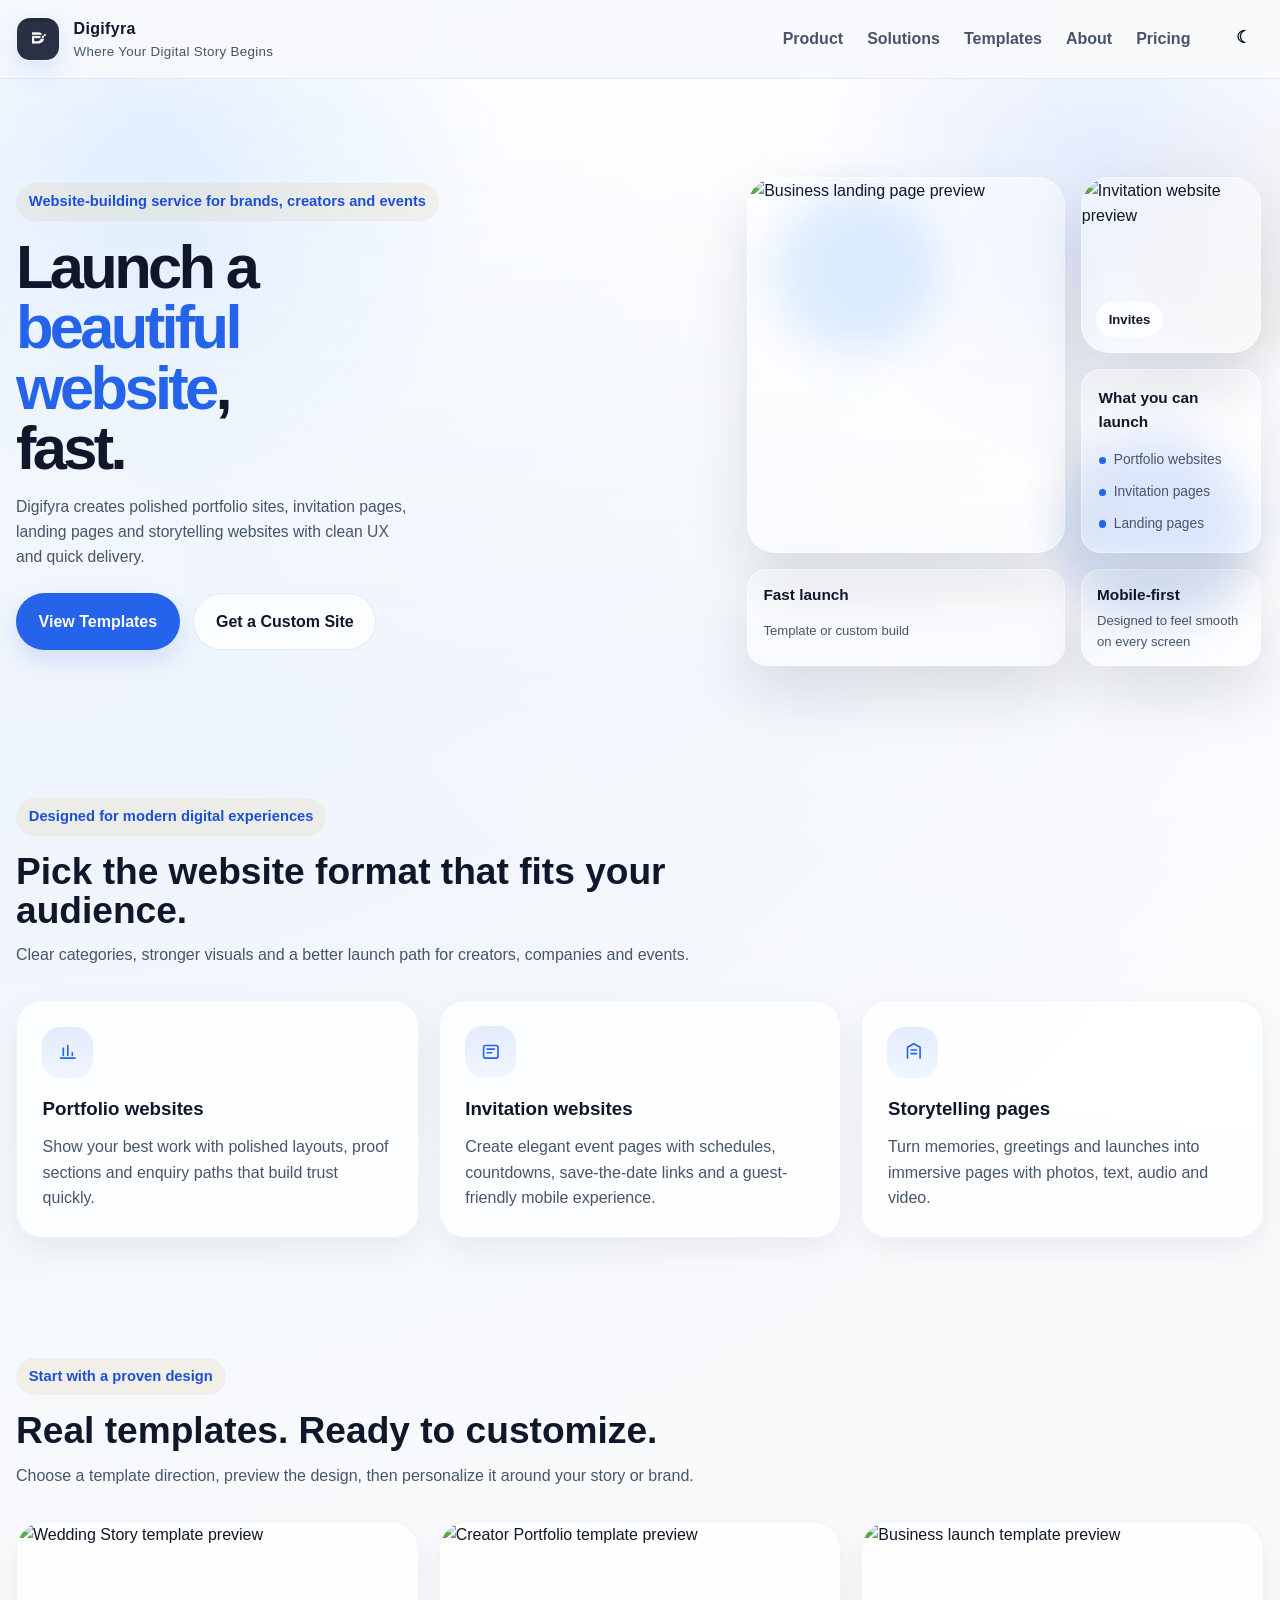
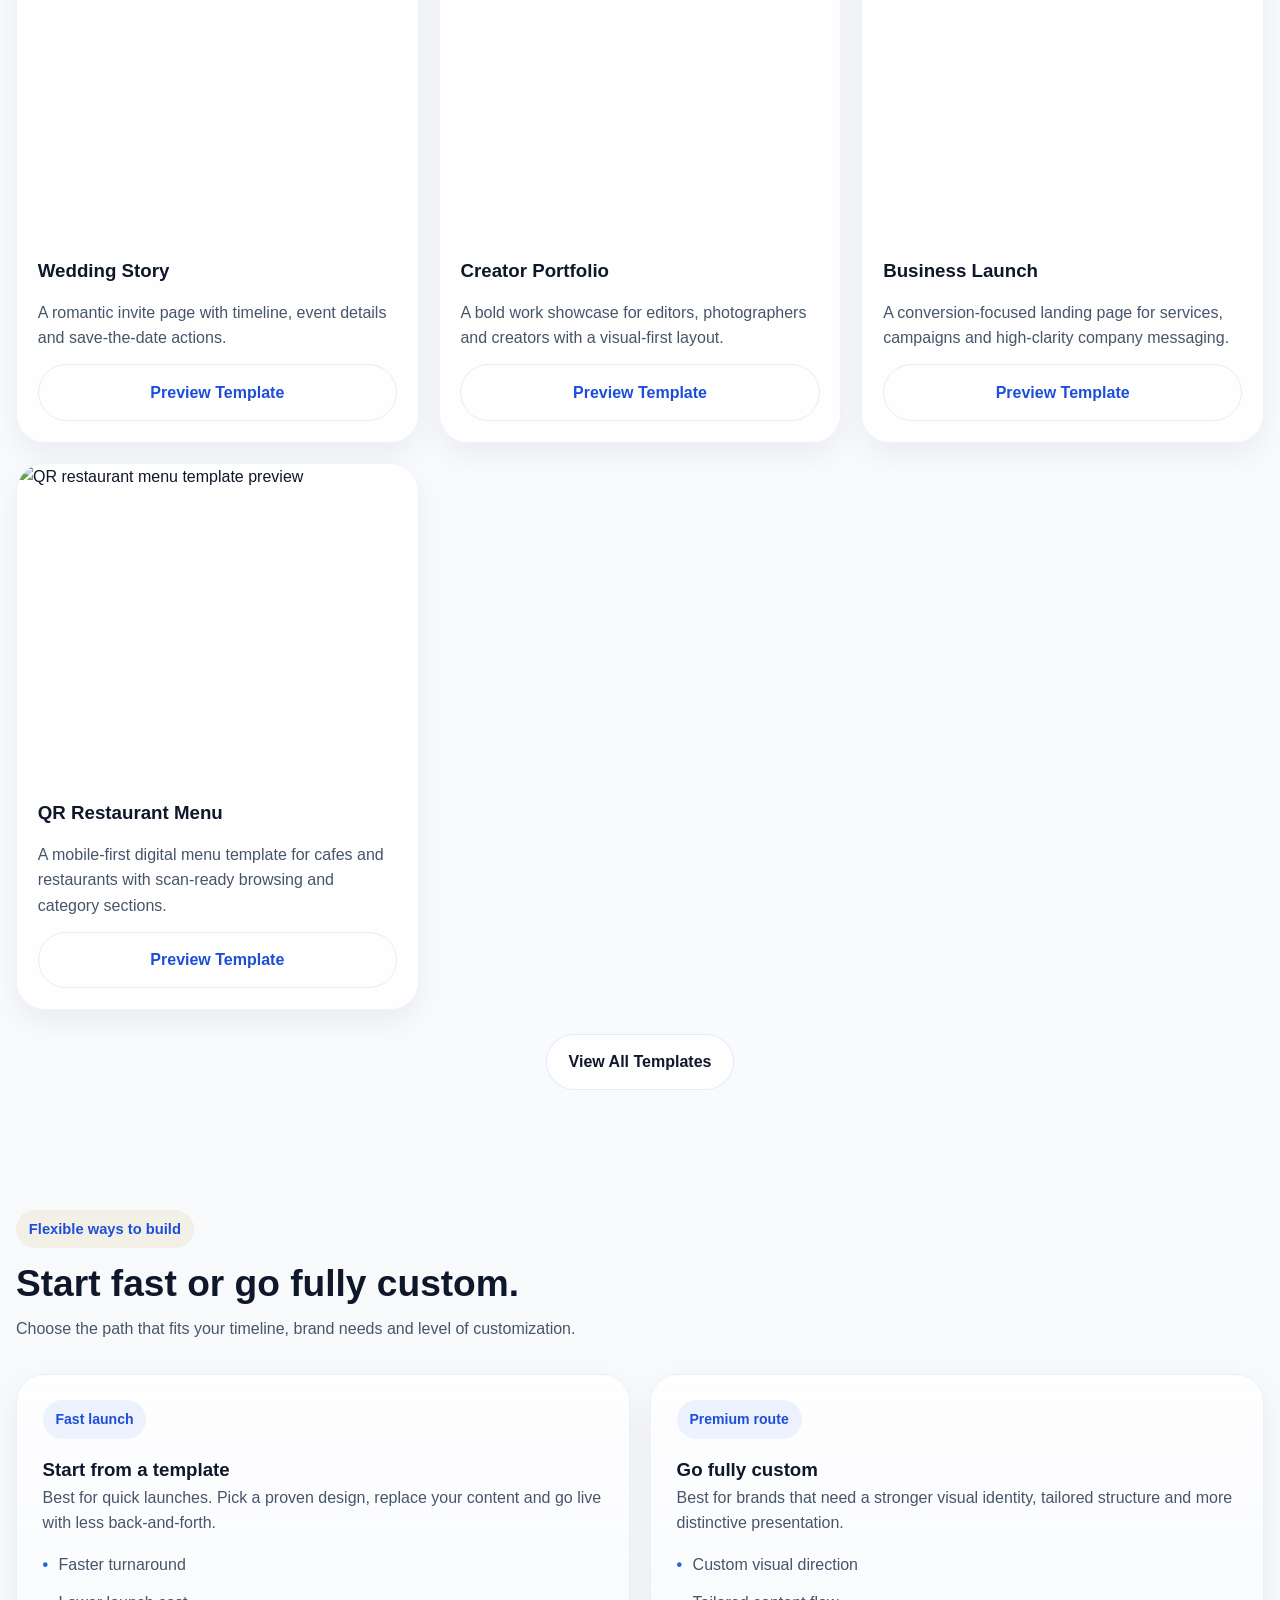
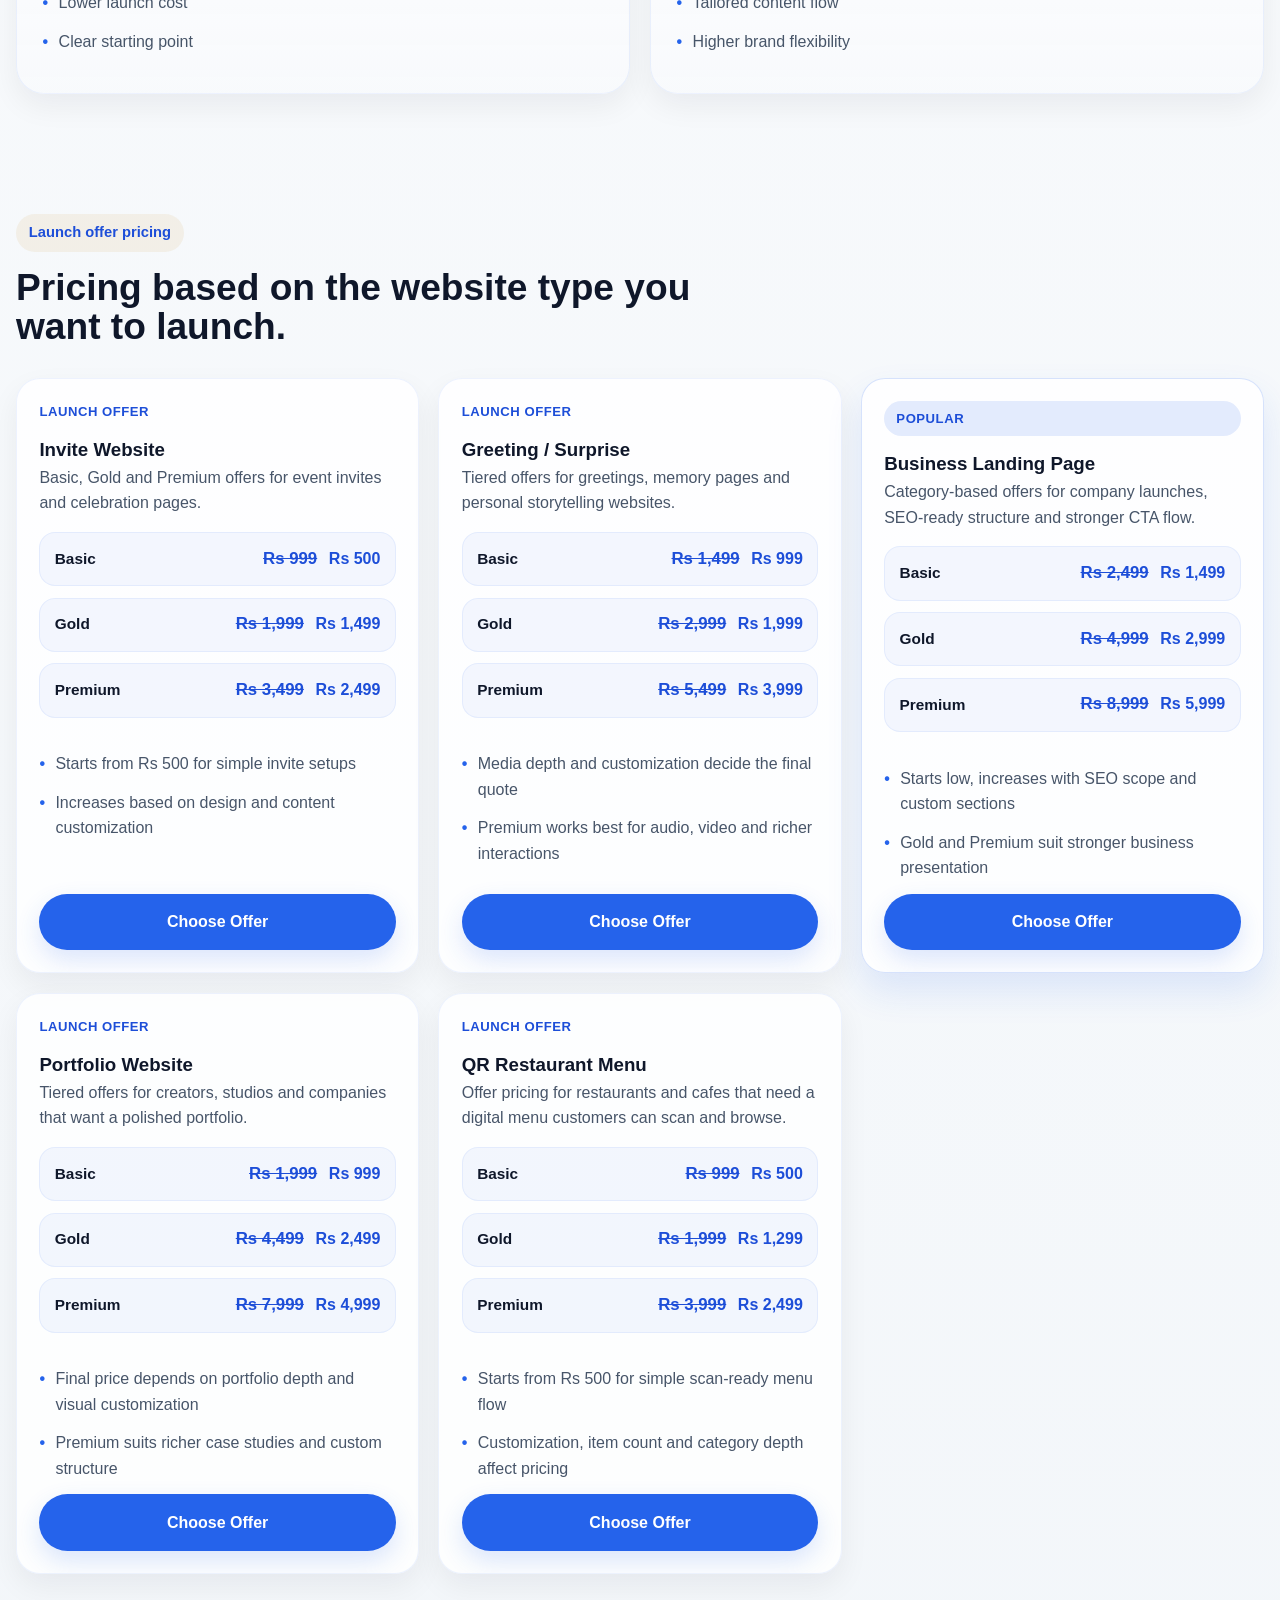
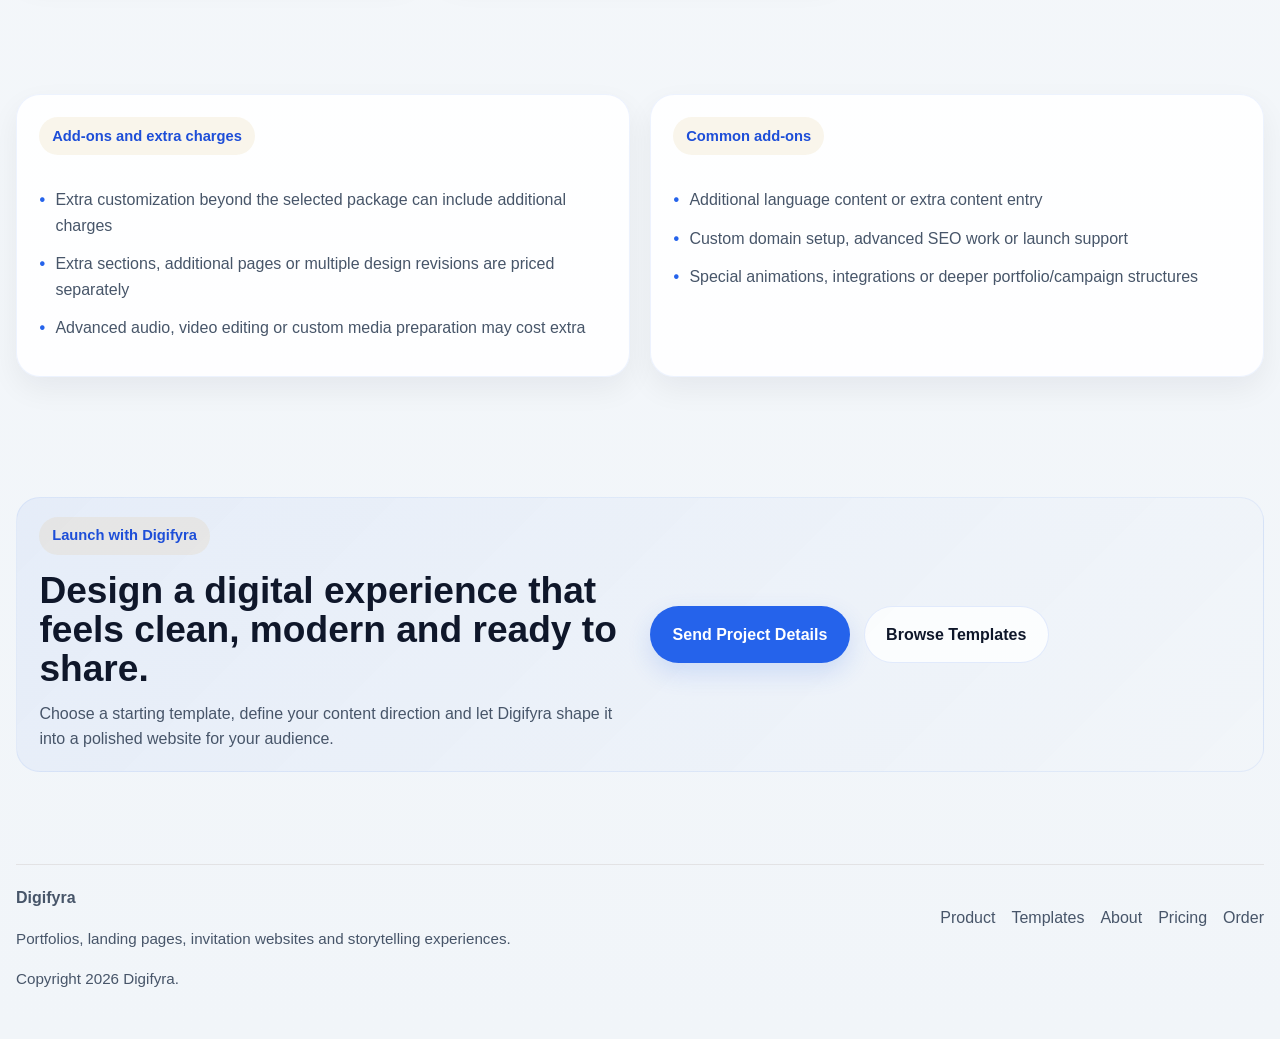
==== commit 735d7a79: "Enhanced menu page" ====
--- a/index.html
+++ b/index.html
@@ -12,12 +12,23 @@
   <meta property="og:description" content="Modern websites for portfolios, landing pages, invitations and storytelling experiences.">
   <meta property="og:type" content="website">
   <meta property="og:image" content="https://images.unsplash.com/photo-1516321497487-e288fb19713f?auto=format&fit=crop&w=1200&q=80">
+  <!-- Google Tag Manager -->
+  <script>(function(w,d,s,l,i){w[l]=w[l]||[];w[l].push({'gtm.start':
+  new Date().getTime(),event:'gtm.js'});var f=d.getElementsByTagName(s)[0],
+  j=d.createElement(s),dl=l!='dataLayer'?'&l='+l:'';j.async=true;j.src=
+  'https://www.googletagmanager.com/gtm.js?id='+i+dl;f.parentNode.insertBefore(j,f);
+  })(window,document,'script','dataLayer','GTM-PXJ9GGBV');</script>
+  <!-- End Google Tag Manager -->
   <link rel="preconnect" href="https://fonts.googleapis.com">
   <link rel="preconnect" href="https://fonts.gstatic.com" crossorigin>
   <link href="https://fonts.googleapis.com/css2?family=Inter:wght@400;500;600;700;800&display=swap" rel="stylesheet">
   <link rel="stylesheet" href="style.css">
 </head>
 <body class="page-home">
+  <!-- Google Tag Manager (noscript) -->
+  <noscript><iframe src="https://www.googletagmanager.com/ns.html?id=GTM-PXJ9GGBV"
+  height="0" width="0" style="display:none;visibility:hidden"></iframe></noscript>
+  <!-- End Google Tag Manager (noscript) -->
   <div class="page-shell">
     <header class="site-header">
       <div class="container site-header__inner">
@@ -30,6 +41,7 @@
           <a href="#product">Product</a>
           <a href="#solutions">Solutions</a>
           <a href="#templates">Templates</a>
+          <a href="about.html">About</a>
           <a href="#pricing">Pricing</a>
         </nav>
       </div>
@@ -353,6 +365,7 @@
         <div class="footer-links">
           <a href="#product">Product</a>
           <a href="templates.html">Templates</a>
+          <a href="about.html">About</a>
           <a href="pricing.html">Pricing</a>
           <a href="order.html">Order</a>
         </div>
--- a/style.css
+++ b/style.css
@@ -2217,6 +2217,32 @@
   gap: 1.2rem;
 }
 
+.restaurant-quick-nav-wrap {
+  padding-top: 0;
+}
+
+.restaurant-quick-nav {
+  display: flex;
+  gap: 0.75rem;
+  overflow-x: auto;
+  padding-bottom: 0.2rem;
+  scrollbar-width: none;
+}
+
+.restaurant-quick-nav::-webkit-scrollbar {
+  display: none;
+}
+
+.restaurant-quick-nav a {
+  flex: 0 0 auto;
+  padding: 0.7rem 1rem;
+  border-radius: 999px;
+  background: rgba(37, 99, 235, 0.08);
+  border: 1px solid rgba(37, 99, 235, 0.08);
+  color: var(--primary-strong);
+  font-weight: 700;
+}
+
 .restaurant-featured-card {
   overflow: hidden;
 }
@@ -2524,6 +2550,8 @@
   .saas-feature-grid-v2,
   .template-preview-grid,
   .build-options-grid,
+  .restaurant-featured-grid,
+  .restaurant-menu-grid,
   .brand-stage__notes,
   .brand-stage__stack,
   .showcase-band,
@@ -2540,6 +2568,36 @@
   .saas-window__sidebar {
     border-right: 0;
     border-bottom: 1px solid rgba(37, 99, 235, 0.08);
+  }
+
+  .restaurant-hero__copy,
+  .restaurant-hero__panel,
+  .restaurant-featured-card__body,
+  .restaurant-menu-card {
+    padding: 1.1rem;
+  }
+
+  .restaurant-hero__image img {
+    min-height: 220px;
+  }
+
+  .restaurant-price-row,
+  .restaurant-menu-card__head {
+    display: grid;
+    gap: 0.3rem;
+  }
+
+  .restaurant-menu-item {
+    grid-template-columns: 1fr;
+    gap: 0.35rem;
+  }
+
+  .restaurant-menu-item span {
+    justify-self: flex-start;
+  }
+
+  .restaurant-quick-nav {
+    margin-top: -0.5rem;
   }
 
   .saas-hero-v2__title {
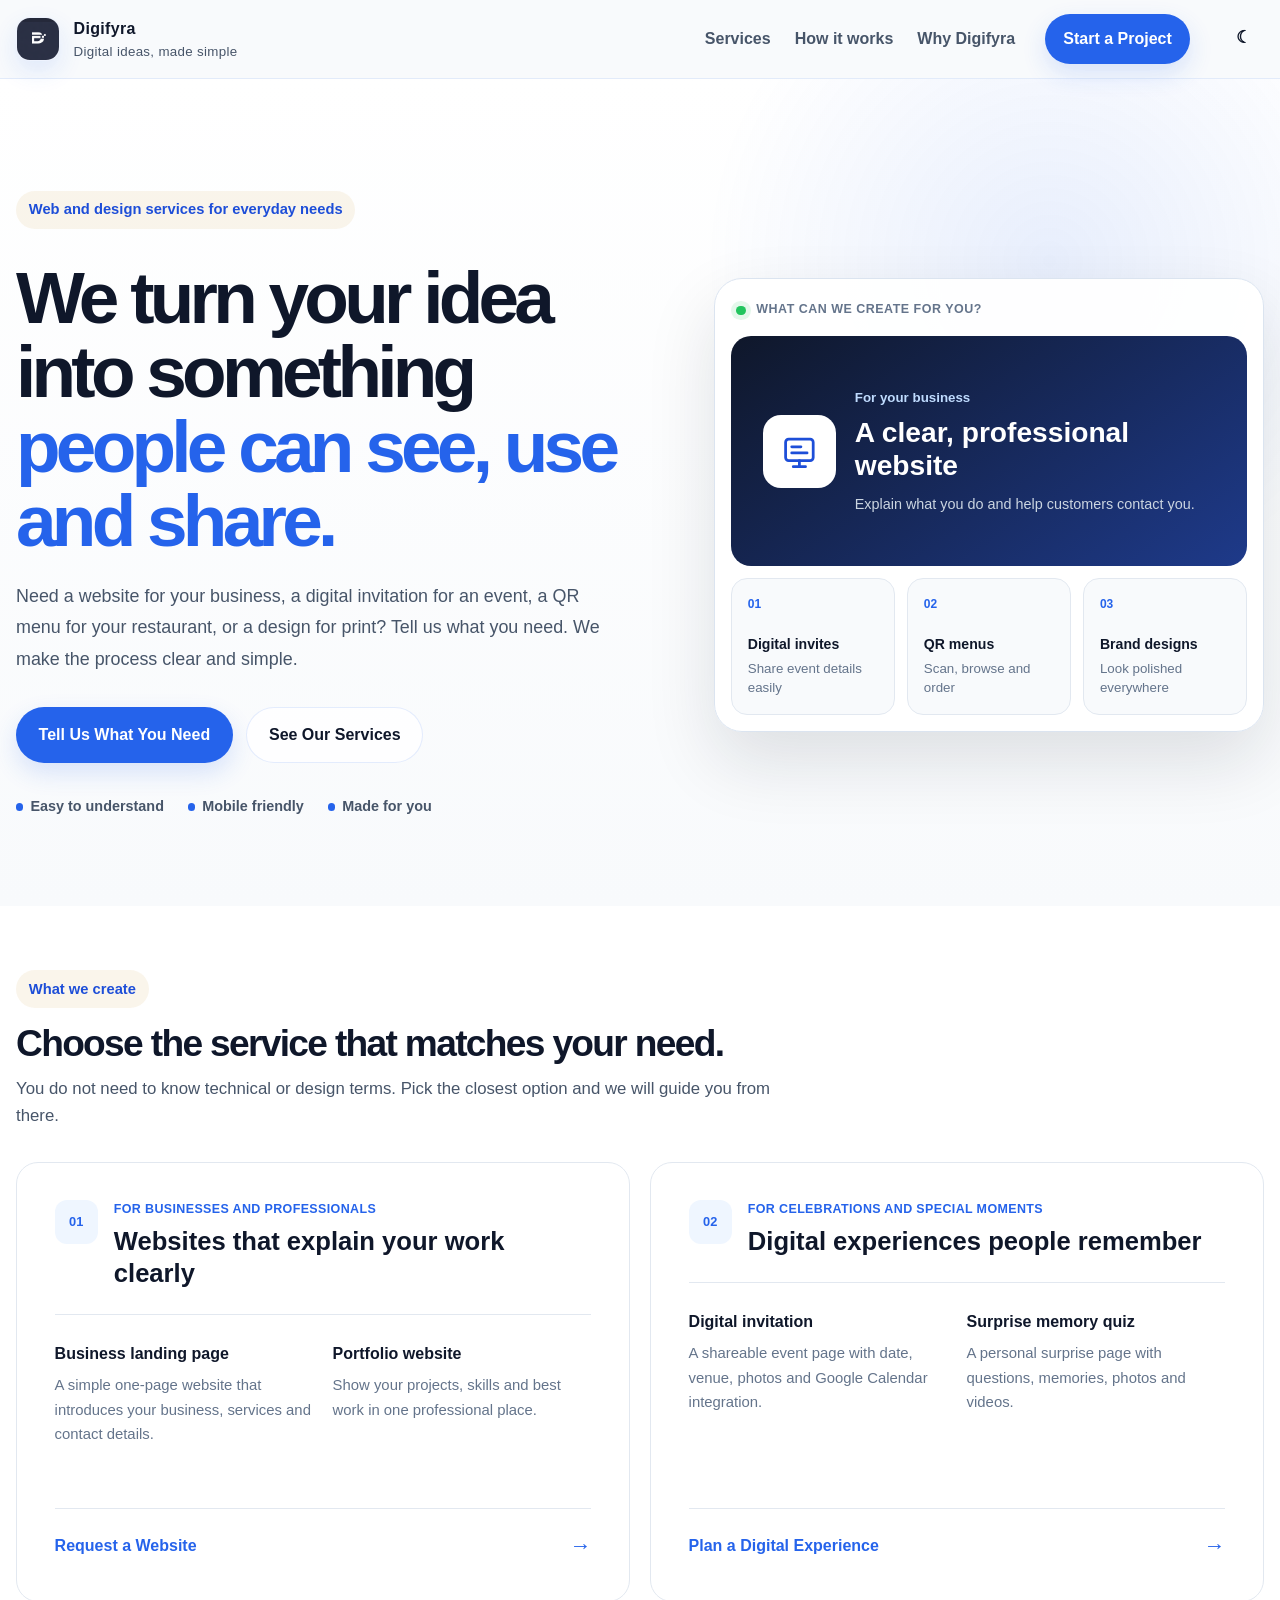
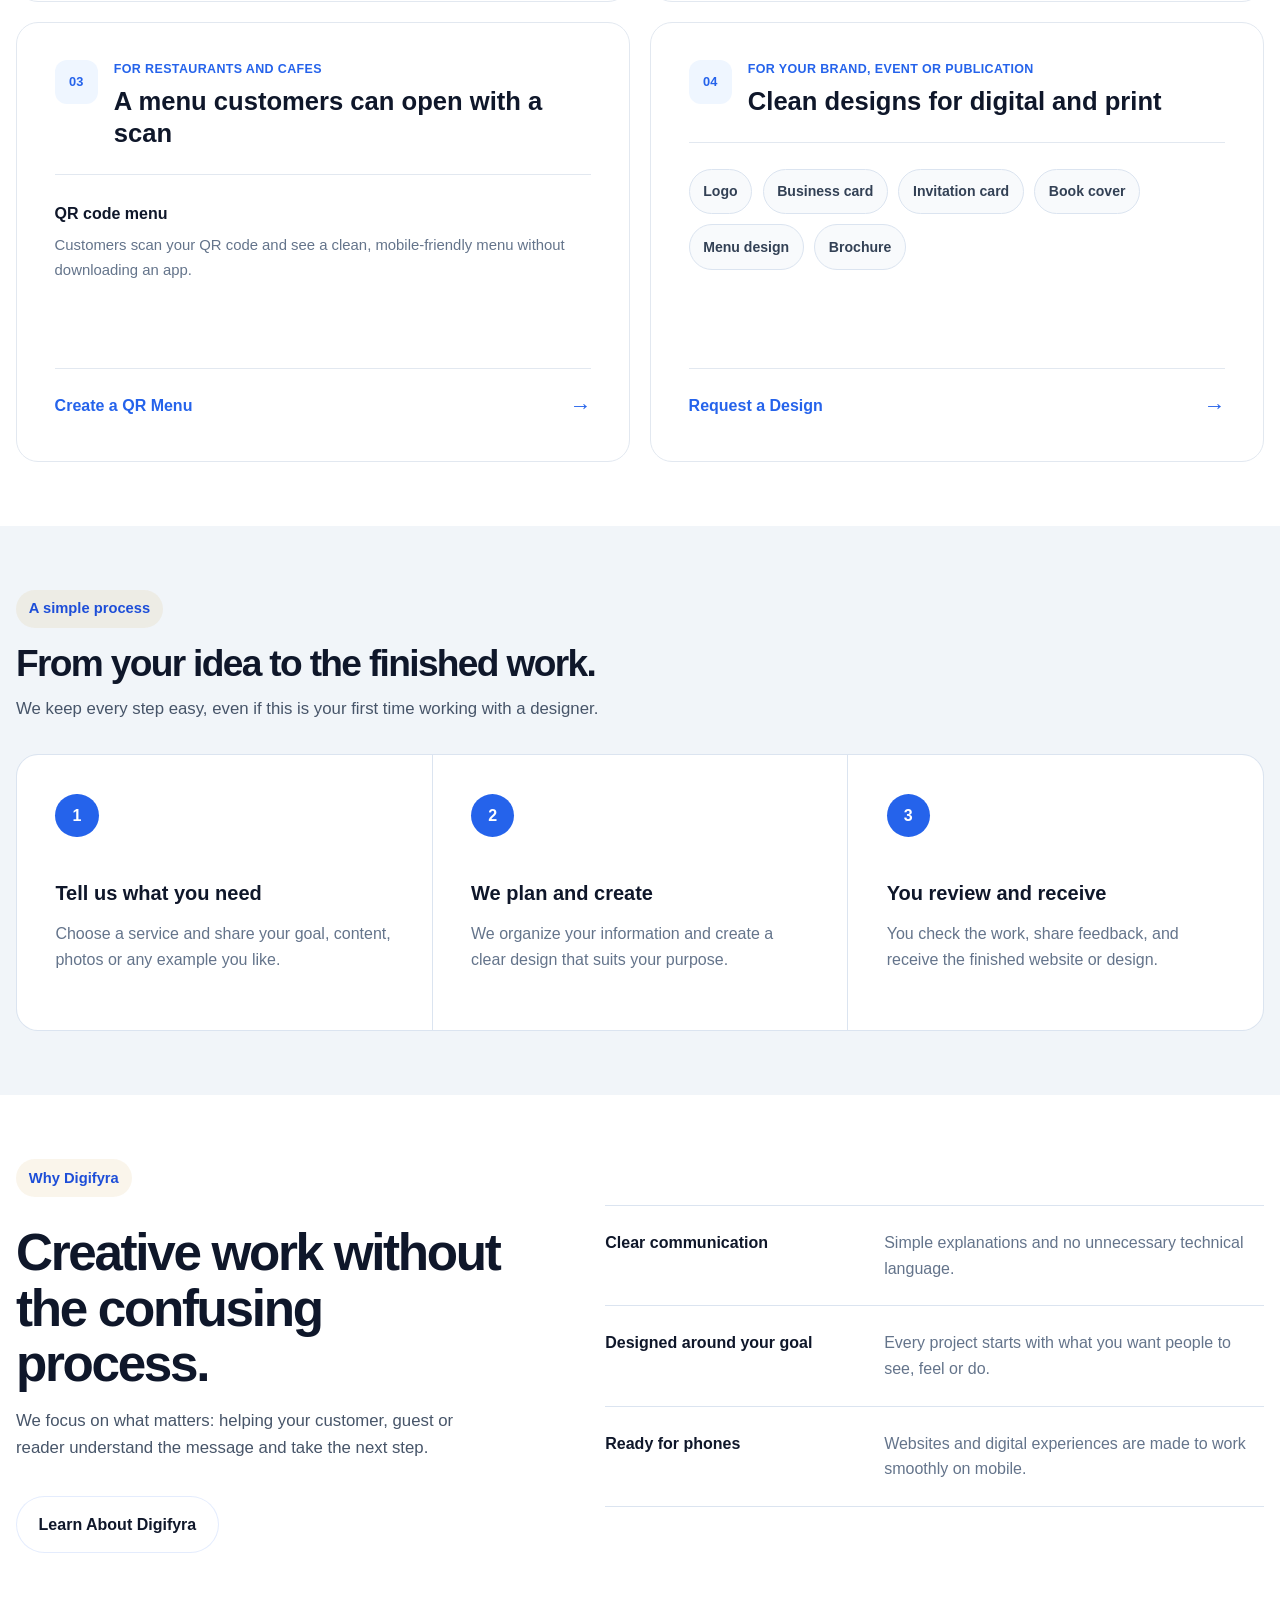
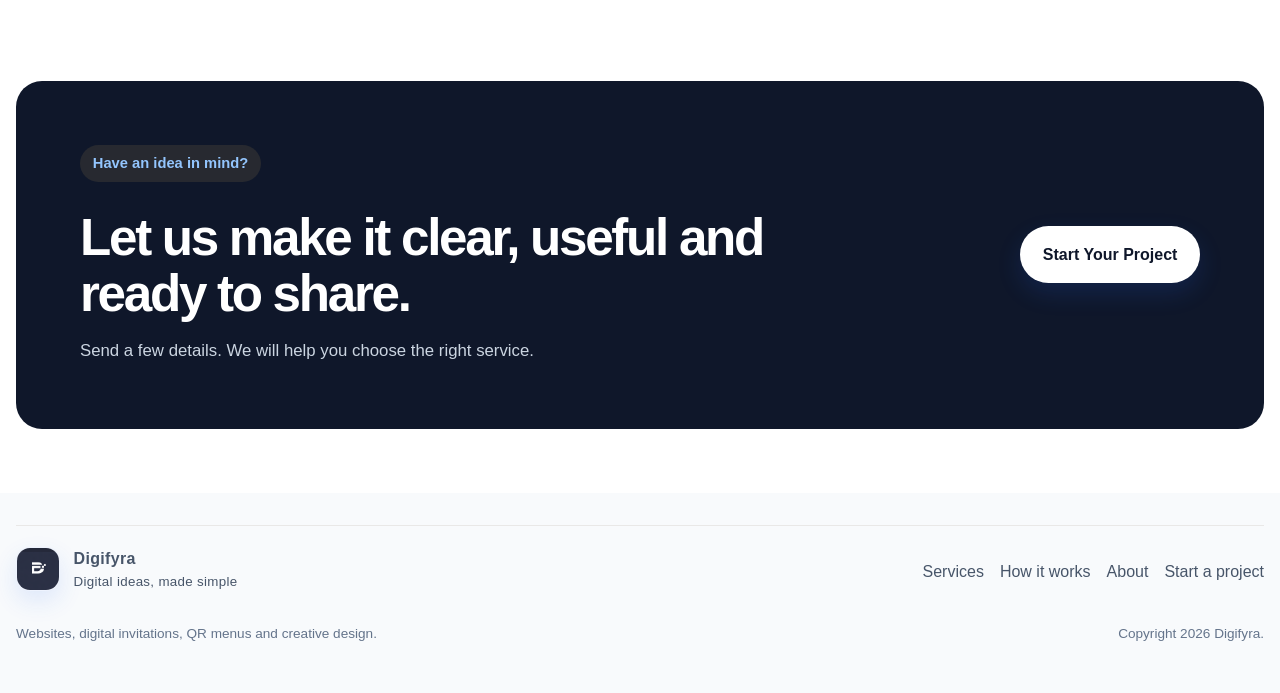
==== commit 2908417f: "Enhanced site" ====
--- a/index.html
+++ b/index.html
@@ -3,15 +3,13 @@
 <head>
   <meta charset="UTF-8">
   <meta name="viewport" content="width=device-width, initial-scale=1">
-  <title>Digifyra | Digital Experiences for Portfolios, Landing Pages and Storytelling Sites</title>
-  <meta name="description" content="Digifyra helps teams and creators launch polished digital experiences including portfolios, landing pages, invitations and storytelling websites.">
-  <meta name="keywords" content="digital experience platform, portfolio website, landing page design, invitation website, storytelling website, Digifyra">
+  <title>Digifyra | Websites, Digital Invitations and Creative Design</title>
+  <meta name="description" content="Digifyra creates business websites, portfolios, digital invitations, surprise memory pages, QR menus, logos, business cards, book covers, menus and brochures.">
   <meta name="robots" content="index, follow">
   <meta name="theme-color" content="#2563EB">
-  <meta property="og:title" content="Digifyra | Digital Experiences for Modern Brands">
-  <meta property="og:description" content="Modern websites for portfolios, landing pages, invitations and storytelling experiences.">
+  <meta property="og:title" content="Digifyra | Simple Digital and Design Solutions">
+  <meta property="og:description" content="Websites, invitations, QR menus and creative designs made simple for businesses and personal celebrations.">
   <meta property="og:type" content="website">
-  <meta property="og:image" content="https://images.unsplash.com/photo-1516321497487-e288fb19713f?auto=format&fit=crop&w=1200&q=80">
   <!-- Google Tag Manager -->
   <script>(function(w,d,s,l,i){w[l]=w[l]||[];w[l].push({'gtm.start':
   new Date().getTime(),event:'gtm.js'});var f=d.getElementsByTagName(s)[0],
@@ -24,7 +22,7 @@
   <link href="https://fonts.googleapis.com/css2?family=Inter:wght@400;500;600;700;800&display=swap" rel="stylesheet">
   <link rel="stylesheet" href="style.css">
 </head>
-<body class="page-home">
+<body class="page-home page-home-clean">
   <!-- Google Tag Manager (noscript) -->
   <noscript><iframe src="https://www.googletagmanager.com/ns.html?id=GTM-PXJ9GGBV"
   height="0" width="0" style="display:none;visibility:hidden"></iframe></noscript>
@@ -34,343 +32,252 @@
       <div class="container site-header__inner">
         <a class="brand" href="index.html" aria-label="Digifyra home">
           <img class="brand__mark" src="digifyra-mark.png" alt="Digifyra logo">
-          <span>Digifyra<small>Where Your Digital Story Begins</small></span>
+          <span>Digifyra<small>Digital ideas, made simple</small></span>
         </a>
         <button class="nav-toggle" type="button" aria-expanded="false" aria-label="Toggle navigation" data-nav-toggle>Menu</button>
         <nav class="site-nav" data-nav>
-          <a href="#product">Product</a>
-          <a href="#solutions">Solutions</a>
-          <a href="#templates">Templates</a>
-          <a href="about.html">About</a>
-          <a href="#pricing">Pricing</a>
+          <a href="#services">Services</a>
+          <a href="#how-it-works">How it works</a>
+          <a href="#why-us">Why Digifyra</a>
+          <a class="nav-cta btn" href="order.html">Start a Project</a>
         </nav>
       </div>
     </header>
 
     <main>
-      <section class="saas-hero-v2">
-        <div class="container saas-hero-v2__grid">
-          <div class="saas-hero-v2__copy reveal">
-            <div class="eyebrow">Website-building service for brands, creators and events</div>
-            <h1 class="saas-hero-v2__title">Launch a <span>beautiful website</span>, fast.</h1>
-            <p class="saas-hero-v2__lead">Digifyra creates polished portfolio sites, invitation pages, landing pages and storytelling websites with clean UX and quick delivery.</p>
+      <section class="clean-hero">
+        <div class="container clean-hero__grid">
+          <div class="clean-hero__copy reveal">
+            <div class="eyebrow">Web and design services for everyday needs</div>
+            <h1>We turn your idea into something <span>people can see, use and share.</span></h1>
+            <p>Need a website for your business, a digital invitation for an event, a QR menu for your restaurant, or a design for print? Tell us what you need. We make the process clear and simple.</p>
             <div class="hero-actions">
-              <a class="btn" href="templates.html">View Templates</a>
-              <a class="btn-secondary" href="order.html">Get a Custom Site</a>
-            </div>
-          </div>
-
-          <div class="saas-hero-v2__visual reveal">
-            <div class="saas-glass-stage">
-              <div class="saas-glass-orb saas-glass-orb--one"></div>
-              <div class="saas-glass-orb saas-glass-orb--two"></div>
-
-              <article class="saas-glass-card saas-glass-card--main">
-                <img src="https://images.unsplash.com/photo-1516321497487-e288fb19713f?auto=format&fit=crop&w=1200&q=80" alt="Business landing page preview">
-              </article>
-
-              <article class="saas-glass-card saas-glass-card--top">
-                <img src="https://images.unsplash.com/photo-1520854221256-17451cc331bf?auto=format&fit=crop&w=900&q=80" alt="Invitation website preview">
-                <div class="saas-glass-chip">Invites</div>
-              </article>
-
-              <div class="saas-glass-note saas-glass-note--left">
-                <strong>Fast launch</strong>
-                <span>Template or custom build</span>
-              </div>
-
-              <div class="saas-glass-note saas-glass-note--right">
-                <strong>Mobile-first</strong>
-                <span>Designed to feel smooth on every screen</span>
-              </div>
-
-              <div class="saas-glass-note saas-glass-note--panel">
-                <strong>What you can launch</strong>
-                <ul class="saas-glass-list">
-                  <li>Portfolio websites</li>
-                  <li>Invitation pages</li>
-                  <li>Landing pages</li>
-                </ul>
-              </div>
-            </div>
-          </div>
-        </div>
-      </section>
-
-      <section id="product" class="section saas-section">
+              <a class="btn" href="order.html">Tell Us What You Need</a>
+              <a class="btn-secondary" href="#services">See Our Services</a>
+            </div>
+            <div class="clean-hero__trust">
+              <span>Easy to understand</span>
+              <span>Mobile friendly</span>
+              <span>Made for you</span>
+            </div>
+          </div>
+
+          <div class="clean-hero__visual reveal" aria-label="Examples of Digifyra services">
+            <div class="clean-showcase">
+              <div class="clean-showcase__top">
+                <span class="clean-showcase__dot"></span>
+                <span>What can we create for you?</span>
+              </div>
+              <div class="clean-showcase__main">
+                <div class="clean-showcase__icon">
+                  <svg viewBox="0 0 24 24" fill="none" stroke="currentColor" stroke-width="1.8" stroke-linecap="round" stroke-linejoin="round" aria-hidden="true">
+                    <rect x="3" y="4" width="18" height="14" rx="2"></rect>
+                    <path d="M8 22h8M12 18v4M7 9h6M7 13h10"></path>
+                  </svg>
+                </div>
+                <div>
+                  <small>For your business</small>
+                  <strong>A clear, professional website</strong>
+                  <p>Explain what you do and help customers contact you.</p>
+                </div>
+              </div>
+              <div class="clean-showcase__mini-grid">
+                <article>
+                  <span>01</span>
+                  <strong>Digital invites</strong>
+                  <small>Share event details easily</small>
+                </article>
+                <article>
+                  <span>02</span>
+                  <strong>QR menus</strong>
+                  <small>Scan, browse and order</small>
+                </article>
+                <article>
+                  <span>03</span>
+                  <strong>Brand designs</strong>
+                  <small>Look polished everywhere</small>
+                </article>
+              </div>
+            </div>
+          </div>
+        </div>
+      </section>
+
+      <section id="services" class="section clean-section">
         <div class="container">
-          <div class="section-heading reveal">
-            <div class="eyebrow">Designed for modern digital experiences</div>
-            <h2>Pick the website format that fits your audience.</h2>
-            <p>Clear categories, stronger visuals and a better launch path for creators, companies and events.</p>
-          </div>
-          <div class="saas-feature-grid-v2">
-            <article class="feature-tile reveal">
-              <div class="feature-tile__icon" aria-hidden="true">
-                <svg viewBox="0 0 24 24" fill="none" stroke="currentColor" stroke-width="1.8" stroke-linecap="round" stroke-linejoin="round">
-                  <path d="M4 19h16"></path>
-                  <path d="M7 16V8"></path>
-                  <path d="M12 16V5"></path>
-                  <path d="M17 16v-3"></path>
-                </svg>
-              </div>
-              <h3>Portfolio websites</h3>
-              <p>Show your best work with polished layouts, proof sections and enquiry paths that build trust quickly.</p>
-            </article>
-            <article class="feature-tile reveal">
-              <div class="feature-tile__icon" aria-hidden="true">
-                <svg viewBox="0 0 24 24" fill="none" stroke="currentColor" stroke-width="1.8" stroke-linecap="round" stroke-linejoin="round">
-                  <rect x="4" y="5" width="16" height="14" rx="2"></rect>
-                  <path d="M8 9h8"></path>
-                  <path d="M8 13h5"></path>
-                </svg>
-              </div>
-              <h3>Invitation websites</h3>
-              <p>Create elegant event pages with schedules, countdowns, save-the-date links and a guest-friendly mobile experience.</p>
-            </article>
-            <article class="feature-tile reveal">
-              <div class="feature-tile__icon" aria-hidden="true">
-                <svg viewBox="0 0 24 24" fill="none" stroke="currentColor" stroke-width="1.8" stroke-linecap="round" stroke-linejoin="round">
-                  <path d="M5 19V7l7-4 7 4v12"></path>
-                  <path d="M9 10h6"></path>
-                  <path d="M9 14h6"></path>
-                </svg>
-              </div>
-              <h3>Storytelling pages</h3>
-              <p>Turn memories, greetings and launches into immersive pages with photos, text, audio and video.</p>
-            </article>
-          </div>
-        </div>
-      </section>
-
-      <section id="templates" class="section saas-section">
+          <div class="section-heading clean-heading reveal">
+            <div class="eyebrow">What we create</div>
+            <h2>Choose the service that matches your need.</h2>
+            <p>You do not need to know technical or design terms. Pick the closest option and we will guide you from there.</p>
+          </div>
+
+          <div class="clean-service-groups">
+            <article class="clean-service-group reveal">
+              <div class="clean-service-group__heading">
+                <div class="clean-service-group__number">01</div>
+                <div>
+                  <p>For businesses and professionals</p>
+                  <h3>Websites that explain your work clearly</h3>
+                </div>
+              </div>
+              <div class="clean-service-list">
+                <div>
+                  <strong>Business landing page</strong>
+                  <span>A simple one-page website that introduces your business, services and contact details.</span>
+                </div>
+                <div>
+                  <strong>Portfolio website</strong>
+                  <span>Show your projects, skills and best work in one professional place.</span>
+                </div>
+              </div>
+              <a href="order.html?category=Business%20Landing%20Page">Request a Website <span aria-hidden="true">&rarr;</span></a>
+            </article>
+
+            <article class="clean-service-group reveal">
+              <div class="clean-service-group__heading">
+                <div class="clean-service-group__number">02</div>
+                <div>
+                  <p>For celebrations and special moments</p>
+                  <h3>Digital experiences people remember</h3>
+                </div>
+              </div>
+              <div class="clean-service-list">
+                <div>
+                  <strong>Digital invitation</strong>
+                  <span>A shareable event page with date, venue, photos and Google Calendar integration.</span>
+                </div>
+                <div>
+                  <strong>Surprise memory quiz</strong>
+                  <span>A personal surprise page with questions, memories, photos and videos.</span>
+                </div>
+              </div>
+              <a href="order.html?category=Digital%20Invitation">Plan a Digital Experience <span aria-hidden="true">&rarr;</span></a>
+            </article>
+
+            <article class="clean-service-group reveal">
+              <div class="clean-service-group__heading">
+                <div class="clean-service-group__number">03</div>
+                <div>
+                  <p>For restaurants and cafes</p>
+                  <h3>A menu customers can open with a scan</h3>
+                </div>
+              </div>
+              <div class="clean-service-list clean-service-list--single">
+                <div>
+                  <strong>QR code menu</strong>
+                  <span>Customers scan your QR code and see a clean, mobile-friendly menu without downloading an app.</span>
+                </div>
+              </div>
+              <a href="order.html?category=QR%20Restaurant%20Menu">Create a QR Menu <span aria-hidden="true">&rarr;</span></a>
+            </article>
+
+            <article class="clean-service-group reveal">
+              <div class="clean-service-group__heading">
+                <div class="clean-service-group__number">04</div>
+                <div>
+                  <p>For your brand, event or publication</p>
+                  <h3>Clean designs for digital and print</h3>
+                </div>
+              </div>
+              <div class="clean-design-tags" aria-label="Graphic design services">
+                <span>Logo</span>
+                <span>Business card</span>
+                <span>Invitation card</span>
+                <span>Book cover</span>
+                <span>Menu design</span>
+                <span>Brochure</span>
+              </div>
+              <a href="order.html?category=Logo%20Design">Request a Design <span aria-hidden="true">&rarr;</span></a>
+            </article>
+          </div>
+        </div>
+      </section>
+
+      <section id="how-it-works" class="section clean-process-section">
         <div class="container">
-          <div class="section-heading reveal">
-            <div class="eyebrow">Start with a proven design</div>
-            <h2>Real templates. Ready to customize.</h2>
-            <p>Choose a template direction, preview the design, then personalize it around your story or brand.</p>
-          </div>
-          <div class="template-preview-grid">
-            <article class="template-preview-card reveal">
-              <div class="template-preview-card__media">
-                <img src="https://images.unsplash.com/photo-1520854221256-17451cc331bf?auto=format&fit=crop&w=900&q=80" alt="Wedding Story template preview">
-              </div>
-              <div class="template-preview-card__body">
-                <h3>Wedding Story</h3>
-                <p>A romantic invite page with timeline, event details and save-the-date actions.</p>
-                <a class="btn-ghost" href="wedding.html">Preview Template</a>
-              </div>
-            </article>
-            <article class="template-preview-card reveal">
-              <div class="template-preview-card__media">
-                <img src="https://images.unsplash.com/photo-1492691527719-9d1e07e534b4?auto=format&fit=crop&w=900&q=80" alt="Creator Portfolio template preview">
-              </div>
-              <div class="template-preview-card__body">
-                <h3>Creator Portfolio</h3>
-                <p>A bold work showcase for editors, photographers and creators with a visual-first layout.</p>
-                <a class="btn-ghost" href="creator-portfolio.html">Preview Template</a>
-              </div>
-            </article>
-            <article class="template-preview-card reveal">
-              <div class="template-preview-card__media">
-                <img src="https://images.unsplash.com/photo-1516321497487-e288fb19713f?auto=format&fit=crop&w=900&q=80" alt="Business launch template preview">
-              </div>
-              <div class="template-preview-card__body">
-                <h3>Business Launch</h3>
-                <p>A conversion-focused landing page for services, campaigns and high-clarity company messaging.</p>
-                <a class="btn-ghost" href="services.html">Preview Template</a>
-              </div>
-            </article>
-            <article class="template-preview-card reveal">
-              <div class="template-preview-card__media">
-                <img src="https://images.unsplash.com/photo-1552566626-52f8b828add9?auto=format&fit=crop&w=900&q=80" alt="QR restaurant menu template preview">
-              </div>
-              <div class="template-preview-card__body">
-                <h3>QR Restaurant Menu</h3>
-                <p>A mobile-first digital menu template for cafes and restaurants with scan-ready browsing and category sections.</p>
-                <a class="btn-ghost" href="restaurant-menu.html">Preview Template</a>
-              </div>
-            </article>
-          </div>
-          <div class="center reveal" style="margin-top:1.5rem;">
-            <a class="btn-secondary" href="templates.html">View All Templates</a>
-          </div>
-        </div>
-      </section>
-
-      <section id="solutions" class="section saas-section">
+          <div class="section-heading clean-heading reveal">
+            <div class="eyebrow">A simple process</div>
+            <h2>From your idea to the finished work.</h2>
+            <p>We keep every step easy, even if this is your first time working with a designer.</p>
+          </div>
+          <div class="clean-process">
+            <article class="reveal">
+              <span>1</span>
+              <h3>Tell us what you need</h3>
+              <p>Choose a service and share your goal, content, photos or any example you like.</p>
+            </article>
+            <article class="reveal">
+              <span>2</span>
+              <h3>We plan and create</h3>
+              <p>We organize your information and create a clear design that suits your purpose.</p>
+            </article>
+            <article class="reveal">
+              <span>3</span>
+              <h3>You review and receive</h3>
+              <p>You check the work, share feedback, and receive the finished website or design.</p>
+            </article>
+          </div>
+        </div>
+      </section>
+
+      <section id="why-us" class="section clean-section">
+        <div class="container clean-value-grid">
+          <div class="clean-value-copy reveal">
+            <div class="eyebrow">Why Digifyra</div>
+            <h2>Creative work without the confusing process.</h2>
+            <p>We focus on what matters: helping your customer, guest or reader understand the message and take the next step.</p>
+            <a class="btn-secondary" href="about.html">Learn About Digifyra</a>
+          </div>
+          <div class="clean-value-list reveal">
+            <article>
+              <strong>Clear communication</strong>
+              <span>Simple explanations and no unnecessary technical language.</span>
+            </article>
+            <article>
+              <strong>Designed around your goal</strong>
+              <span>Every project starts with what you want people to see, feel or do.</span>
+            </article>
+            <article>
+              <strong>Ready for phones</strong>
+              <span>Websites and digital experiences are made to work smoothly on mobile.</span>
+            </article>
+          </div>
+        </div>
+      </section>
+
+      <section class="section clean-cta-section">
         <div class="container">
-          <div class="section-heading reveal">
-            <div class="eyebrow">Flexible ways to build</div>
-            <h2>Start fast or go fully custom.</h2>
-            <p>Choose the path that fits your timeline, brand needs and level of customization.</p>
-          </div>
-          <div class="build-options-grid">
-            <article class="build-option-card reveal">
-              <div class="build-option-card__badge">Fast launch</div>
-              <h3>Start from a template</h3>
-              <p>Best for quick launches. Pick a proven design, replace your content and go live with less back-and-forth.</p>
-              <ul class="feature-list">
-                <li>Faster turnaround</li>
-                <li>Lower launch cost</li>
-                <li>Clear starting point</li>
-              </ul>
-            </article>
-            <article class="build-option-card reveal">
-              <div class="build-option-card__badge">Premium route</div>
-              <h3>Go fully custom</h3>
-              <p>Best for brands that need a stronger visual identity, tailored structure and more distinctive presentation.</p>
-              <ul class="feature-list">
-                <li>Custom visual direction</li>
-                <li>Tailored content flow</li>
-                <li>Higher brand flexibility</li>
-              </ul>
-            </article>
-          </div>
-        </div>
-      </section>
-
-      <section id="pricing" class="section saas-section">
-        <div class="container">
-          <div class="section-heading reveal">
-            <div class="eyebrow">Launch offer pricing</div>
-            <h2>Pricing based on the website type you want to launch.</h2>
-          </div>
-          <div class="card-grid pricing-grid-offer">
-            <article class="price-card reveal">
-              <div class="offer-kicker">Launch offer</div>
-              <h3>Invite Website</h3>
-              <p class="section-copy">Basic, Gold and Premium offers for event invites and celebration pages.</p>
-              <div class="price-tier-list">
-                <div class="price-tier-row"><strong>Basic</strong><span><span class="price__old">Rs 999</span> Rs 500</span></div>
-                <div class="price-tier-row"><strong>Gold</strong><span><span class="price__old">Rs 1,999</span> Rs 1,499</span></div>
-                <div class="price-tier-row"><strong>Premium</strong><span><span class="price__old">Rs 3,499</span> Rs 2,499</span></div>
-              </div>
-              <ul class="feature-list">
-                <li>Starts from Rs 500 for simple invite setups</li>
-                <li>Increases based on design and content customization</li>
-              </ul>
-              <a class="btn" href="order.html?category=Wedding%20Website&plan=Premium">Choose Offer</a>
-            </article>
-            <article class="price-card reveal">
-              <div class="offer-kicker">Launch offer</div>
-              <h3>Greeting / Surprise</h3>
-              <p class="section-copy">Tiered offers for greetings, memory pages and personal storytelling websites.</p>
-              <div class="price-tier-list">
-                <div class="price-tier-row"><strong>Basic</strong><span><span class="price__old">Rs 1,499</span> Rs 999</span></div>
-                <div class="price-tier-row"><strong>Gold</strong><span><span class="price__old">Rs 2,999</span> Rs 1,999</span></div>
-                <div class="price-tier-row"><strong>Premium</strong><span><span class="price__old">Rs 5,499</span> Rs 3,999</span></div>
-              </div>
-              <ul class="feature-list">
-                <li>Media depth and customization decide the final quote</li>
-                <li>Premium works best for audio, video and richer interactions</li>
-              </ul>
-              <a class="btn" href="order.html?category=Love%20Story%20Surprise%20Page&plan=Premium">Choose Offer</a>
-            </article>
-            <article class="price-card price-card--featured reveal">
-              <div class="offer-kicker offer-kicker--popular">Popular</div>
-              <h3>Business Landing Page</h3>
-              <p class="section-copy">Category-based offers for company launches, SEO-ready structure and stronger CTA flow.</p>
-              <div class="price-tier-list">
-                <div class="price-tier-row"><strong>Basic</strong><span><span class="price__old">Rs 2,499</span> Rs 1,499</span></div>
-                <div class="price-tier-row"><strong>Gold</strong><span><span class="price__old">Rs 4,999</span> Rs 2,999</span></div>
-                <div class="price-tier-row"><strong>Premium</strong><span><span class="price__old">Rs 8,999</span> Rs 5,999</span></div>
-              </div>
-              <ul class="feature-list">
-                <li>Starts low, increases with SEO scope and custom sections</li>
-                <li>Gold and Premium suit stronger business presentation</li>
-              </ul>
-              <a class="btn" href="order.html?category=Landing%20Page%20for%20Company&plan=Premium">Choose Offer</a>
-            </article>
-            <article class="price-card reveal">
-              <div class="offer-kicker">Launch offer</div>
-              <h3>Portfolio Website</h3>
-              <p class="section-copy">Tiered offers for creators, studios and companies that want a polished portfolio.</p>
-              <div class="price-tier-list">
-                <div class="price-tier-row"><strong>Basic</strong><span><span class="price__old">Rs 1,999</span> Rs 999</span></div>
-                <div class="price-tier-row"><strong>Gold</strong><span><span class="price__old">Rs 4,499</span> Rs 2,499</span></div>
-                <div class="price-tier-row"><strong>Premium</strong><span><span class="price__old">Rs 7,999</span> Rs 4,999</span></div>
-              </div>
-              <ul class="feature-list">
-                <li>Final price depends on portfolio depth and visual customization</li>
-                <li>Premium suits richer case studies and custom structure</li>
-              </ul>
-              <a class="btn" href="order.html?category=Portfolio%20Website&plan=Premium">Choose Offer</a>
-            </article>
-            <article class="price-card reveal">
-              <div class="offer-kicker">Launch offer</div>
-              <h3>QR Restaurant Menu</h3>
-              <p class="section-copy">Offer pricing for restaurants and cafes that need a digital menu customers can scan and browse.</p>
-              <div class="price-tier-list">
-                <div class="price-tier-row"><strong>Basic</strong><span><span class="price__old">Rs 999</span> Rs 500</span></div>
-                <div class="price-tier-row"><strong>Gold</strong><span><span class="price__old">Rs 1,999</span> Rs 1,299</span></div>
-                <div class="price-tier-row"><strong>Premium</strong><span><span class="price__old">Rs 3,999</span> Rs 2,499</span></div>
-              </div>
-              <ul class="feature-list">
-                <li>Starts from Rs 500 for simple scan-ready menu flow</li>
-                <li>Customization, item count and category depth affect pricing</li>
-              </ul>
-              <a class="btn" href="order.html?category=QR%20Restaurant%20Menu&plan=Premium">Choose Offer</a>
-            </article>
-          </div>
-        </div>
-      </section>
-
-      <section class="section saas-section">
-        <div class="container split-layout">
-          <article class="info-panel reveal">
-            <div class="eyebrow">Add-ons and extra charges</div>
-            <ul class="feature-list">
-              <li>Extra customization beyond the selected package can include additional charges</li>
-              <li>Extra sections, additional pages or multiple design revisions are priced separately</li>
-              <li>Advanced audio, video editing or custom media preparation may cost extra</li>
-            </ul>
-          </article>
-          <article class="info-panel reveal">
-            <div class="eyebrow">Common add-ons</div>
-            <ul class="feature-list">
-              <li>Additional language content or extra content entry</li>
-              <li>Custom domain setup, advanced SEO work or launch support</li>
-              <li>Special animations, integrations or deeper portfolio/campaign structures</li>
-            </ul>
-          </article>
-        </div>
-      </section>
-
-      <section class="section saas-section">
-        <div class="container">
-          <div class="cta-banner reveal">
-            <div class="split-layout">
-              <div>
-                <div class="eyebrow">Launch with Digifyra</div>
-                <h2 class="section-title">Design a digital experience that feels clean, modern and ready to share.</h2>
-                <p class="section-copy">Choose a starting template, define your content direction and let Digifyra shape it into a polished website for your audience.</p>
-              </div>
-              <div class="stack-actions" style="align-content:center; justify-content:flex-start;">
-                <a class="btn" href="order.html">Send Project Details</a>
-                <a class="btn-secondary" href="templates.html">Browse Templates</a>
-              </div>
-            </div>
+          <div class="clean-cta reveal">
+            <div>
+              <div class="eyebrow">Have an idea in mind?</div>
+              <h2>Let us make it clear, useful and ready to share.</h2>
+              <p>Send a few details. We will help you choose the right service.</p>
+            </div>
+            <a class="btn" href="order.html">Start Your Project</a>
           </div>
         </div>
       </section>
     </main>
 
-    <footer class="site-footer">
+    <footer class="site-footer clean-footer">
       <div class="container footer-grid">
         <div>
-          <strong>Digifyra</strong>
-          <div class="seo-strip">Portfolios, landing pages, invitation websites and storytelling experiences.</div>
+          <a class="brand" href="index.html" aria-label="Digifyra home">
+            <img class="brand__mark" src="digifyra-mark.png" alt="">
+            <span>Digifyra<small>Digital ideas, made simple</small></span>
+          </a>
         </div>
         <div class="footer-links">
-          <a href="#product">Product</a>
-          <a href="templates.html">Templates</a>
+          <a href="#services">Services</a>
+          <a href="#how-it-works">How it works</a>
           <a href="about.html">About</a>
-          <a href="pricing.html">Pricing</a>
-          <a href="order.html">Order</a>
+          <a href="order.html">Start a project</a>
         </div>
       </div>
-      <div class="container seo-strip">Copyright <span data-current-year></span> Digifyra.</div>
+      <div class="container clean-footer__bottom">
+        <span>Websites, digital invitations, QR menus and creative design.</span>
+        <span>Copyright <span data-current-year></span> Digifyra.</span>
+      </div>
     </footer>
   </div>
   <script src="script.js"></script>
--- a/style.css
+++ b/style.css
@@ -60,6 +60,594 @@
   --accent: #60a5fa;
 }
 
+/* Clean homepage */
+.page-home-clean {
+  font-family: "Inter", sans-serif;
+  background: #f8fafc;
+}
+
+.page-home-clean .page-shell::before,
+.page-home-clean .page-shell::after {
+  display: none;
+}
+
+.page-home-clean .site-header {
+  background: rgba(248, 250, 252, 0.92);
+}
+
+.theme-dark.page-home-clean .site-header {
+  background: rgba(2, 6, 23, 0.92);
+  border-bottom-color: rgba(96, 165, 250, 0.14);
+}
+
+.page-home-clean .site-nav .btn {
+  color: #fff;
+  padding: 0.72rem 1.1rem;
+}
+
+.clean-hero {
+  padding: 7rem 0 5.5rem;
+  background:
+    radial-gradient(circle at 82% 22%, rgba(37, 99, 235, 0.1), transparent 28%),
+    linear-gradient(180deg, #fff 0%, #f8fafc 100%);
+}
+
+.clean-hero__grid {
+  display: grid;
+  grid-template-columns: minmax(0, 1.05fr) minmax(420px, 0.95fr);
+  align-items: center;
+  gap: clamp(3rem, 7vw, 7rem);
+}
+
+.clean-hero__copy h1 {
+  max-width: 780px;
+  margin: 1rem 0 1.4rem;
+  font-size: clamp(3rem, 5.7vw, 5.6rem);
+  line-height: 1.02;
+  letter-spacing: -0.065em;
+}
+
+.clean-hero__copy h1 span {
+  color: var(--primary);
+}
+
+.clean-hero__copy > p {
+  max-width: 670px;
+  margin: 0;
+  color: var(--muted);
+  font-size: clamp(1.05rem, 1.4vw, 1.22rem);
+  line-height: 1.75;
+}
+
+.clean-hero__copy .hero-actions {
+  margin-top: 2rem;
+}
+
+.clean-hero__trust {
+  display: flex;
+  flex-wrap: wrap;
+  gap: 0.75rem 1.5rem;
+  margin-top: 2rem;
+  color: var(--muted);
+  font-size: 0.9rem;
+  font-weight: 600;
+}
+
+.clean-hero__trust span {
+  display: inline-flex;
+  align-items: center;
+  gap: 0.45rem;
+}
+
+.clean-hero__trust span::before {
+  content: "";
+  width: 0.45rem;
+  height: 0.45rem;
+  border-radius: 50%;
+  background: var(--primary);
+}
+
+.clean-showcase {
+  padding: 1rem;
+  border: 1px solid #dbe4f0;
+  border-radius: 28px;
+  background: rgba(255, 255, 255, 0.92);
+  box-shadow: 0 30px 70px rgba(15, 23, 42, 0.12);
+}
+
+.clean-showcase__top {
+  display: flex;
+  align-items: center;
+  gap: 0.65rem;
+  padding: 0.35rem 0.35rem 1rem;
+  color: #64748b;
+  font-size: 0.78rem;
+  font-weight: 700;
+  letter-spacing: 0.04em;
+  text-transform: uppercase;
+}
+
+.clean-showcase__dot {
+  width: 0.6rem;
+  height: 0.6rem;
+  border-radius: 50%;
+  background: #22c55e;
+  box-shadow: 0 0 0 5px rgba(34, 197, 94, 0.12);
+}
+
+.clean-showcase__main {
+  display: grid;
+  grid-template-columns: auto 1fr;
+  gap: 1.15rem;
+  align-items: center;
+  min-height: 230px;
+  padding: 2rem;
+  border-radius: 20px;
+  color: #fff;
+  background: linear-gradient(145deg, #0f172a, #1e3a8a);
+}
+
+.clean-showcase__icon {
+  display: grid;
+  place-items: center;
+  width: 4.6rem;
+  height: 4.6rem;
+  border-radius: 18px;
+  color: #1d4ed8;
+  background: #fff;
+}
+
+.clean-showcase__icon svg {
+  width: 2.3rem;
+}
+
+.clean-showcase__main small {
+  display: block;
+  margin-bottom: 0.45rem;
+  color: #bfdbfe;
+  font-weight: 600;
+}
+
+.clean-showcase__main strong {
+  display: block;
+  max-width: 300px;
+  font-size: clamp(1.35rem, 2.2vw, 2rem);
+  line-height: 1.18;
+}
+
+.clean-showcase__main p {
+  margin: 0.65rem 0 0;
+  color: #cbd5e1;
+  font-size: 0.9rem;
+}
+
+.clean-showcase__mini-grid {
+  display: grid;
+  grid-template-columns: repeat(3, 1fr);
+  gap: 0.75rem;
+  margin-top: 0.75rem;
+}
+
+.clean-showcase__mini-grid article {
+  min-height: 126px;
+  padding: 1rem;
+  border: 1px solid #e2e8f0;
+  border-radius: 16px;
+  background: #f8fafc;
+}
+
+.clean-showcase__mini-grid span,
+.clean-showcase__mini-grid strong,
+.clean-showcase__mini-grid small {
+  display: block;
+}
+
+.clean-showcase__mini-grid span {
+  margin-bottom: 1.15rem;
+  color: var(--primary);
+  font-size: 0.75rem;
+  font-weight: 800;
+}
+
+.clean-showcase__mini-grid strong {
+  color: #0f172a;
+  font-size: 0.88rem;
+}
+
+.clean-showcase__mini-grid small {
+  margin-top: 0.3rem;
+  color: #64748b;
+  line-height: 1.4;
+}
+
+.clean-section {
+  background: #fff;
+}
+
+.clean-heading {
+  max-width: 720px;
+  margin-bottom: 3rem;
+}
+
+.clean-heading h2,
+.clean-value-copy h2,
+.clean-cta h2 {
+  margin: 0.75rem 0 1rem;
+  font-size: clamp(2.1rem, 4vw, 3.7rem);
+  line-height: 1.08;
+  letter-spacing: -0.045em;
+}
+
+.clean-heading p,
+.clean-value-copy > p,
+.clean-cta p {
+  color: var(--muted);
+  font-size: 1.05rem;
+}
+
+.clean-service-groups {
+  display: grid;
+  grid-template-columns: repeat(2, minmax(0, 1fr));
+  gap: 1.25rem;
+}
+
+.clean-service-group {
+  display: flex;
+  flex-direction: column;
+  min-height: 440px;
+  padding: clamp(1.5rem, 3vw, 2.35rem);
+  border: 1px solid #e2e8f0;
+  border-radius: 22px;
+  background: #fff;
+  transition: transform 180ms ease, box-shadow 180ms ease, border-color 180ms ease;
+}
+
+.clean-service-group:hover {
+  transform: translateY(-4px);
+  border-color: #bfdbfe;
+  box-shadow: 0 20px 50px rgba(15, 23, 42, 0.08);
+}
+
+.clean-service-group__heading {
+  display: grid;
+  grid-template-columns: auto 1fr;
+  gap: 1rem;
+  align-items: start;
+  padding-bottom: 1.5rem;
+  border-bottom: 1px solid #e2e8f0;
+}
+
+.clean-service-group__number {
+  display: grid;
+  place-items: center;
+  width: 2.7rem;
+  height: 2.7rem;
+  border-radius: 12px;
+  color: var(--primary);
+  background: #eff6ff;
+  font-size: 0.8rem;
+  font-weight: 800;
+}
+
+.clean-service-group__heading p {
+  margin: 0 0 0.35rem;
+  color: var(--primary);
+  font-size: 0.78rem;
+  font-weight: 700;
+  letter-spacing: 0.03em;
+  text-transform: uppercase;
+}
+
+.clean-service-group__heading h3 {
+  margin: 0;
+  font-size: clamp(1.35rem, 2vw, 1.75rem);
+  line-height: 1.25;
+}
+
+.clean-service-list {
+  display: grid;
+  grid-template-columns: repeat(2, 1fr);
+  gap: 1.2rem;
+  padding: 1.6rem 0;
+}
+
+.clean-service-list--single {
+  grid-template-columns: 1fr;
+}
+
+.clean-service-list strong,
+.clean-service-list span {
+  display: block;
+}
+
+.clean-service-list strong {
+  margin-bottom: 0.45rem;
+  color: #0f172a;
+}
+
+.clean-service-list span {
+  color: #64748b;
+  font-size: 0.93rem;
+  line-height: 1.65;
+}
+
+.clean-service-group > a {
+  display: inline-flex;
+  justify-content: space-between;
+  align-items: center;
+  gap: 1rem;
+  margin-top: auto;
+  padding-top: 1.25rem;
+  border-top: 1px solid #e2e8f0;
+  color: var(--primary);
+  font-weight: 700;
+}
+
+.clean-service-group > a span {
+  font-size: 1.35rem;
+  transition: transform 180ms ease;
+}
+
+.clean-service-group > a:hover span {
+  transform: translateX(4px);
+}
+
+.clean-design-tags {
+  display: flex;
+  flex-wrap: wrap;
+  gap: 0.65rem;
+  padding: 1.6rem 0;
+}
+
+.clean-design-tags span {
+  padding: 0.65rem 0.85rem;
+  border: 1px solid #dbe4f0;
+  border-radius: 999px;
+  color: #334155;
+  background: #f8fafc;
+  font-size: 0.88rem;
+  font-weight: 600;
+}
+
+.clean-process-section {
+  background: #f1f5f9;
+}
+
+.clean-process {
+  display: grid;
+  grid-template-columns: repeat(3, 1fr);
+  gap: 1px;
+  overflow: hidden;
+  border: 1px solid #dbe4f0;
+  border-radius: 22px;
+  background: #dbe4f0;
+}
+
+.clean-process article {
+  min-height: 275px;
+  padding: clamp(1.5rem, 3vw, 2.5rem);
+  background: #fff;
+}
+
+.clean-process article > span {
+  display: grid;
+  place-items: center;
+  width: 2.7rem;
+  height: 2.7rem;
+  margin-bottom: 2.5rem;
+  border-radius: 50%;
+  color: #fff;
+  background: var(--primary);
+  font-weight: 800;
+}
+
+.clean-process h3 {
+  margin: 0 0 0.75rem;
+  font-size: 1.25rem;
+}
+
+.clean-process p {
+  margin: 0;
+  color: #64748b;
+}
+
+.clean-value-grid {
+  display: grid;
+  grid-template-columns: 0.85fr 1.15fr;
+  gap: clamp(3rem, 8vw, 8rem);
+  align-items: center;
+}
+
+.clean-value-copy .btn-secondary {
+  margin-top: 1.1rem;
+}
+
+.clean-value-list {
+  border-top: 1px solid #dbe4f0;
+}
+
+.clean-value-list article {
+  display: grid;
+  grid-template-columns: minmax(160px, 0.65fr) 1fr;
+  gap: 2rem;
+  padding: 1.5rem 0;
+  border-bottom: 1px solid #dbe4f0;
+}
+
+.clean-value-list span {
+  color: #64748b;
+}
+
+.clean-cta-section {
+  padding-top: 2rem;
+  background: #fff;
+}
+
+.clean-cta {
+  display: flex;
+  align-items: center;
+  justify-content: space-between;
+  gap: 3rem;
+  padding: clamp(2rem, 5vw, 4rem);
+  border-radius: 26px;
+  color: #fff;
+  background: #0f172a;
+}
+
+.clean-cta h2 {
+  max-width: 760px;
+}
+
+.clean-cta p {
+  margin-bottom: 0;
+  color: #cbd5e1;
+}
+
+.clean-cta .eyebrow {
+  color: #93c5fd;
+}
+
+.clean-cta .btn {
+  flex: 0 0 auto;
+  background: #fff;
+  color: #0f172a;
+}
+
+.clean-footer {
+  background: #f8fafc;
+}
+
+.clean-footer__bottom {
+  display: flex;
+  justify-content: space-between;
+  gap: 1rem;
+  padding-top: 1.5rem;
+  color: #64748b;
+  font-size: 0.85rem;
+}
+
+body.theme-dark.page-home-clean {
+  background: #020617;
+}
+
+body.theme-dark .clean-section,
+body.theme-dark .clean-cta-section,
+body.theme-dark .clean-service-group,
+body.theme-dark .clean-process article {
+  background: #0f172a;
+}
+
+body.theme-dark .clean-hero,
+body.theme-dark .clean-process-section,
+body.theme-dark .clean-footer {
+  background: #020617;
+}
+
+body.theme-dark .clean-showcase {
+  border-color: #263449;
+  background: #0f172a;
+}
+
+body.theme-dark .clean-showcase__mini-grid article,
+body.theme-dark .clean-design-tags span {
+  border-color: #263449;
+  background: #111c30;
+}
+
+body.theme-dark .clean-showcase__mini-grid strong,
+body.theme-dark .clean-service-list strong {
+  color: #e2e8f0;
+}
+
+body.theme-dark .clean-service-group,
+body.theme-dark .clean-service-group__heading,
+body.theme-dark .clean-service-group > a,
+body.theme-dark .clean-value-list,
+body.theme-dark .clean-value-list article {
+  border-color: #263449;
+}
+
+@media (max-width: 980px) {
+  .clean-hero__grid,
+  .clean-value-grid {
+    grid-template-columns: 1fr;
+  }
+
+  .clean-hero__visual {
+    max-width: 680px;
+  }
+}
+
+@media (max-width: 760px) {
+  .theme-dark.page-home-clean .site-nav {
+    background: rgba(2, 6, 23, 0.98);
+  }
+
+  .clean-hero {
+    padding: 4.5rem 0 3.5rem;
+  }
+
+  .clean-hero__grid {
+    gap: 3rem;
+  }
+
+  .clean-hero__copy h1 {
+    font-size: clamp(2.6rem, 13vw, 4.2rem);
+  }
+
+  .clean-service-groups,
+  .clean-process {
+    grid-template-columns: 1fr;
+  }
+
+  .clean-service-group {
+    min-height: 0;
+  }
+
+  .clean-process {
+    gap: 1px;
+  }
+
+  .clean-process article {
+    min-height: 0;
+  }
+
+  .clean-cta,
+  .clean-footer__bottom {
+    align-items: flex-start;
+    flex-direction: column;
+  }
+}
+
+@media (max-width: 540px) {
+  .clean-showcase__main {
+    grid-template-columns: 1fr;
+    padding: 1.4rem;
+  }
+
+  .clean-showcase__mini-grid,
+  .clean-service-list,
+  .clean-value-list article {
+    grid-template-columns: 1fr;
+  }
+
+  .clean-showcase__mini-grid article {
+    min-height: 0;
+  }
+
+  .clean-showcase__mini-grid span {
+    margin-bottom: 0.5rem;
+  }
+
+  .clean-service-group__heading {
+    grid-template-columns: 1fr;
+  }
+
+  .clean-value-list article {
+    gap: 0.5rem;
+  }
+}
+
 * {
   box-sizing: border-box;
 }
@@ -2689,3 +3277,484 @@
     transform: translateX(120%);
   }
 }
+
+body.restaurant-menu-page {
+  --primary: #c96f2d;
+  --primary-strong: #9e521c;
+  --secondary: #fff0dc;
+  --accent: #efb569;
+  --line: rgba(201, 111, 45, 0.14);
+  --bg-gradient-1: rgba(201, 111, 45, 0.16);
+  --bg-gradient-2: rgba(255, 241, 222, 0.85);
+  --bg-gradient-3: #fff9f2;
+  --bg-gradient-4: #fffaf5;
+  --bg-gradient-5: #f7efe6;
+  --header-bg: rgba(255, 249, 242, 0.82);
+  --glass-bg: rgba(255, 252, 246, 0.82);
+  --control-bg: rgba(255, 255, 255, 0.86);
+}
+
+.restaurant-menu-page .display span {
+  color: var(--primary);
+}
+
+.restaurant-showcase {
+  padding-top: 2rem;
+}
+
+.restaurant-showcase__grid {
+  display: grid;
+  grid-template-columns: minmax(0, 1.1fr) minmax(320px, 0.9fr);
+  gap: 1.4rem;
+  align-items: stretch;
+}
+
+.restaurant-showcase__copy,
+.restaurant-qr-poster,
+.restaurant-band__card,
+.restaurant-toolbar,
+.restaurant-menu-section,
+.restaurant-offer-panel,
+.restaurant-info-card {
+  border-radius: 28px;
+  border: 1px solid rgba(201, 111, 45, 0.1);
+  background: rgba(255, 255, 255, 0.78);
+  box-shadow: 0 18px 40px rgba(109, 62, 24, 0.08);
+  backdrop-filter: blur(14px);
+}
+
+.restaurant-showcase__copy {
+  padding: 2rem;
+  background:
+    radial-gradient(circle at top left, rgba(239, 181, 105, 0.24), transparent 28%),
+    linear-gradient(155deg, rgba(255, 255, 255, 0.92), rgba(255, 246, 236, 0.9));
+}
+
+.restaurant-showcase__chips {
+  display: flex;
+  flex-wrap: wrap;
+  gap: 0.65rem;
+  margin-top: 1.15rem;
+}
+
+.restaurant-showcase__chips span,
+.dish-badge {
+  display: inline-flex;
+  align-items: center;
+  justify-content: center;
+  padding: 0.42rem 0.8rem;
+  border-radius: 999px;
+  background: rgba(201, 111, 45, 0.12);
+  color: var(--primary-strong);
+  font-size: 0.82rem;
+  font-weight: 800;
+  letter-spacing: 0.02em;
+}
+
+.restaurant-showcase__stats {
+  display: grid;
+  grid-template-columns: repeat(3, minmax(0, 1fr));
+  gap: 0.85rem;
+  margin-top: 1.4rem;
+}
+
+.restaurant-showcase__stats article {
+  padding: 1rem;
+  border-radius: 20px;
+  background: rgba(255, 255, 255, 0.78);
+  border: 1px solid rgba(201, 111, 45, 0.08);
+}
+
+.restaurant-showcase__stats strong,
+.restaurant-band__card strong {
+  display: block;
+  margin-bottom: 0.18rem;
+  font-size: 1.15rem;
+}
+
+.restaurant-showcase__stats span,
+.restaurant-band__card p,
+.restaurant-toolbar__meta span,
+.restaurant-menu-section__head p,
+.restaurant-dish-card p,
+.restaurant-info-card p,
+.restaurant-qr-poster__top p,
+.restaurant-qr-poster__brand span {
+  color: var(--muted);
+}
+
+.restaurant-showcase__actions {
+  margin-top: 1.5rem;
+}
+
+.restaurant-qr-poster {
+  position: relative;
+  overflow: hidden;
+  padding: 1.4rem;
+  color: #fffaf5;
+  background:
+    radial-gradient(circle at top, rgba(255, 198, 125, 0.38), transparent 24%),
+    linear-gradient(155deg, #2e170b 0%, #472311 50%, #1f130d 100%);
+}
+
+.restaurant-qr-poster::after {
+  content: "";
+  position: absolute;
+  inset: auto -30px -40px auto;
+  width: 180px;
+  height: 180px;
+  border-radius: 50%;
+  background: rgba(255, 255, 255, 0.08);
+  filter: blur(10px);
+}
+
+.restaurant-qr-poster__top,
+.restaurant-qr-poster__brand,
+.restaurant-qr-poster__actions {
+  position: relative;
+  z-index: 1;
+}
+
+.restaurant-qr-poster__badge {
+  display: inline-flex;
+  margin-bottom: 0.7rem;
+  padding: 0.38rem 0.7rem;
+  border-radius: 999px;
+  background: rgba(255, 255, 255, 0.12);
+  color: #ffe1b7;
+  font-size: 0.78rem;
+  font-weight: 700;
+  letter-spacing: 0.08em;
+  text-transform: uppercase;
+}
+
+.restaurant-qr-poster__top strong {
+  display: block;
+  font-family: "Cormorant Garamond", serif;
+  font-size: clamp(2rem, 4vw, 2.8rem);
+  line-height: 0.95;
+}
+
+.restaurant-qr-poster__top p {
+  margin: 0.75rem 0 0;
+  color: rgba(255, 244, 231, 0.78);
+}
+
+.restaurant-qr-poster__code {
+  position: relative;
+  z-index: 1;
+  display: grid;
+  place-items: center;
+  padding: 1.3rem 0;
+}
+
+.restaurant-qr-frame {
+  display: grid;
+  place-items: center;
+  width: min(100%, 270px);
+  aspect-ratio: 1;
+  padding: 1rem;
+  border-radius: 28px;
+  background:
+    linear-gradient(145deg, rgba(255, 249, 242, 1), rgba(255, 237, 215, 1));
+  box-shadow:
+    inset 0 0 0 1px rgba(255, 255, 255, 0.5),
+    0 18px 35px rgba(8, 7, 6, 0.28);
+}
+
+.restaurant-qr-frame img,
+.restaurant-qr-frame canvas {
+  display: block;
+  width: 100%;
+  max-width: 100%;
+  height: auto;
+  border-radius: 18px;
+  background: #fff;
+  padding: 0.6rem;
+}
+
+.restaurant-qr-poster__brand {
+  display: grid;
+  gap: 0.45rem;
+}
+
+.restaurant-qr-poster__brand a {
+  color: #ffe1b7;
+  font-weight: 700;
+  word-break: break-word;
+}
+
+.restaurant-qr-poster__actions {
+  display: grid;
+  grid-template-columns: repeat(2, minmax(0, 1fr));
+  gap: 0.75rem;
+  margin-top: 1rem;
+}
+
+.restaurant-qr-poster .btn-secondary {
+  border-color: rgba(255, 255, 255, 0.18);
+  background: rgba(255, 255, 255, 0.08);
+  color: #fffaf5;
+}
+
+.restaurant-band {
+  padding-top: 0;
+}
+
+.restaurant-band__grid {
+  display: grid;
+  grid-template-columns: repeat(3, minmax(0, 1fr));
+  gap: 1rem;
+}
+
+.restaurant-band__card {
+  padding: 1.2rem 1.25rem;
+}
+
+.restaurant-band__card span,
+.restaurant-menu-section__head span {
+  display: inline-flex;
+  margin-bottom: 0.55rem;
+  color: var(--primary);
+  font-size: 0.82rem;
+  font-weight: 800;
+  letter-spacing: 0.08em;
+  text-transform: uppercase;
+}
+
+.restaurant-category-strip-wrap {
+  padding-top: 0;
+}
+
+.restaurant-category-strip {
+  position: sticky;
+  top: 86px;
+  z-index: 8;
+  display: flex;
+  gap: 0.75rem;
+  overflow-x: auto;
+  padding: 0.55rem;
+  border-radius: 999px;
+  border: 1px solid rgba(201, 111, 45, 0.1);
+  background: rgba(255, 252, 246, 0.86);
+  box-shadow: 0 18px 30px rgba(109, 62, 24, 0.08);
+  scrollbar-width: none;
+}
+
+.restaurant-category-strip::-webkit-scrollbar {
+  display: none;
+}
+
+.restaurant-category-strip a {
+  flex: 0 0 auto;
+  padding: 0.72rem 1rem;
+  border-radius: 999px;
+  background: transparent;
+  color: var(--primary-strong);
+  font-weight: 700;
+}
+
+.restaurant-category-strip a:hover,
+.restaurant-category-strip a:focus-visible {
+  background: rgba(201, 111, 45, 0.12);
+}
+
+.restaurant-toolbar {
+  display: grid;
+  grid-template-columns: minmax(0, 1fr) auto;
+  gap: 1rem;
+  align-items: end;
+  padding: 1.2rem;
+  margin-bottom: 1.2rem;
+}
+
+.restaurant-search {
+  display: grid;
+  gap: 0.45rem;
+  font-weight: 700;
+}
+
+.restaurant-search span {
+  font-size: 0.92rem;
+}
+
+.restaurant-search input {
+  width: 100%;
+  min-height: 54px;
+  padding: 0 1rem;
+  border: 1px solid rgba(201, 111, 45, 0.12);
+  border-radius: 18px;
+  background: rgba(255, 255, 255, 0.94);
+  color: var(--text);
+}
+
+.restaurant-search input:focus {
+  outline: 2px solid rgba(201, 111, 45, 0.22);
+  outline-offset: 2px;
+}
+
+.restaurant-toolbar__meta {
+  display: grid;
+  justify-items: end;
+  gap: 0.25rem;
+  text-align: right;
+  font-size: 0.94rem;
+}
+
+.restaurant-menu-sections {
+  display: grid;
+  gap: 1.2rem;
+}
+
+.restaurant-menu-section {
+  padding: 1.35rem;
+}
+
+.restaurant-menu-section__head {
+  display: flex;
+  justify-content: space-between;
+  gap: 1rem;
+  align-items: end;
+  margin-bottom: 1rem;
+}
+
+.restaurant-menu-section__head h3,
+.restaurant-dish-card h4,
+.restaurant-info-card h3 {
+  margin: 0;
+}
+
+.restaurant-dish-grid,
+.restaurant-info-grid {
+  display: grid;
+  grid-template-columns: repeat(3, minmax(0, 1fr));
+  gap: 1rem;
+}
+
+.restaurant-dish-card {
+  display: grid;
+  gap: 0.75rem;
+  min-height: 100%;
+  padding: 1.1rem;
+  border-radius: 22px;
+  background:
+    linear-gradient(180deg, rgba(255, 255, 255, 0.92), rgba(255, 247, 237, 0.9));
+  border: 1px solid rgba(201, 111, 45, 0.1);
+}
+
+.restaurant-dish-card__meta {
+  display: flex;
+  flex-wrap: wrap;
+  gap: 0.45rem;
+}
+
+.dish-badge--soft {
+  background: rgba(97, 160, 102, 0.12);
+  color: #2f7a36;
+}
+
+.restaurant-dish-card p {
+  margin: 0;
+}
+
+.restaurant-dish-card.is-hidden,
+.restaurant-menu-section.is-hidden {
+  display: none;
+}
+
+.restaurant-offer-panel {
+  display: flex;
+  justify-content: space-between;
+  align-items: center;
+  gap: 1.2rem;
+  padding: 1.6rem;
+  background:
+    radial-gradient(circle at right center, rgba(239, 181, 105, 0.2), transparent 25%),
+    linear-gradient(145deg, rgba(255, 255, 255, 0.96), rgba(255, 246, 236, 0.92));
+}
+
+.restaurant-offer-panel h2 {
+  margin: 0.15rem 0 0.55rem;
+}
+
+.restaurant-offer-panel p {
+  margin: 0;
+  max-width: 700px;
+}
+
+.restaurant-info-card {
+  padding: 1.4rem;
+}
+
+@media (max-width: 1180px) {
+  .restaurant-showcase__grid,
+  .restaurant-band__grid,
+  .restaurant-dish-grid,
+  .restaurant-info-grid {
+    grid-template-columns: 1fr;
+  }
+
+  .restaurant-showcase__stats {
+    grid-template-columns: repeat(3, minmax(0, 1fr));
+  }
+}
+
+@media (max-width: 820px) {
+  .restaurant-showcase__copy,
+  .restaurant-qr-poster,
+  .restaurant-toolbar,
+  .restaurant-menu-section,
+  .restaurant-offer-panel,
+  .restaurant-info-card {
+    padding: 1.1rem;
+  }
+
+  .restaurant-showcase__stats,
+  .restaurant-qr-poster__actions {
+    grid-template-columns: 1fr;
+  }
+
+  .restaurant-category-strip {
+    top: 76px;
+    border-radius: 24px;
+  }
+
+  .restaurant-toolbar,
+  .restaurant-menu-section__head,
+  .restaurant-offer-panel {
+    grid-template-columns: 1fr;
+    display: grid;
+  }
+
+  .restaurant-toolbar__meta {
+    justify-items: start;
+    text-align: left;
+  }
+}
+
+@media (max-width: 640px) {
+  .restaurant-showcase {
+    padding-top: 1rem;
+  }
+
+  .restaurant-showcase__copy {
+    padding-top: 1.35rem;
+  }
+
+  .restaurant-showcase__stats {
+    grid-template-columns: 1fr;
+  }
+
+  .restaurant-qr-frame {
+    width: min(100%, 228px);
+    padding: 0.85rem;
+  }
+
+  .restaurant-menu-section {
+    padding: 1rem;
+  }
+
+  .restaurant-dish-card {
+    padding: 0.95rem;
+  }
+}
